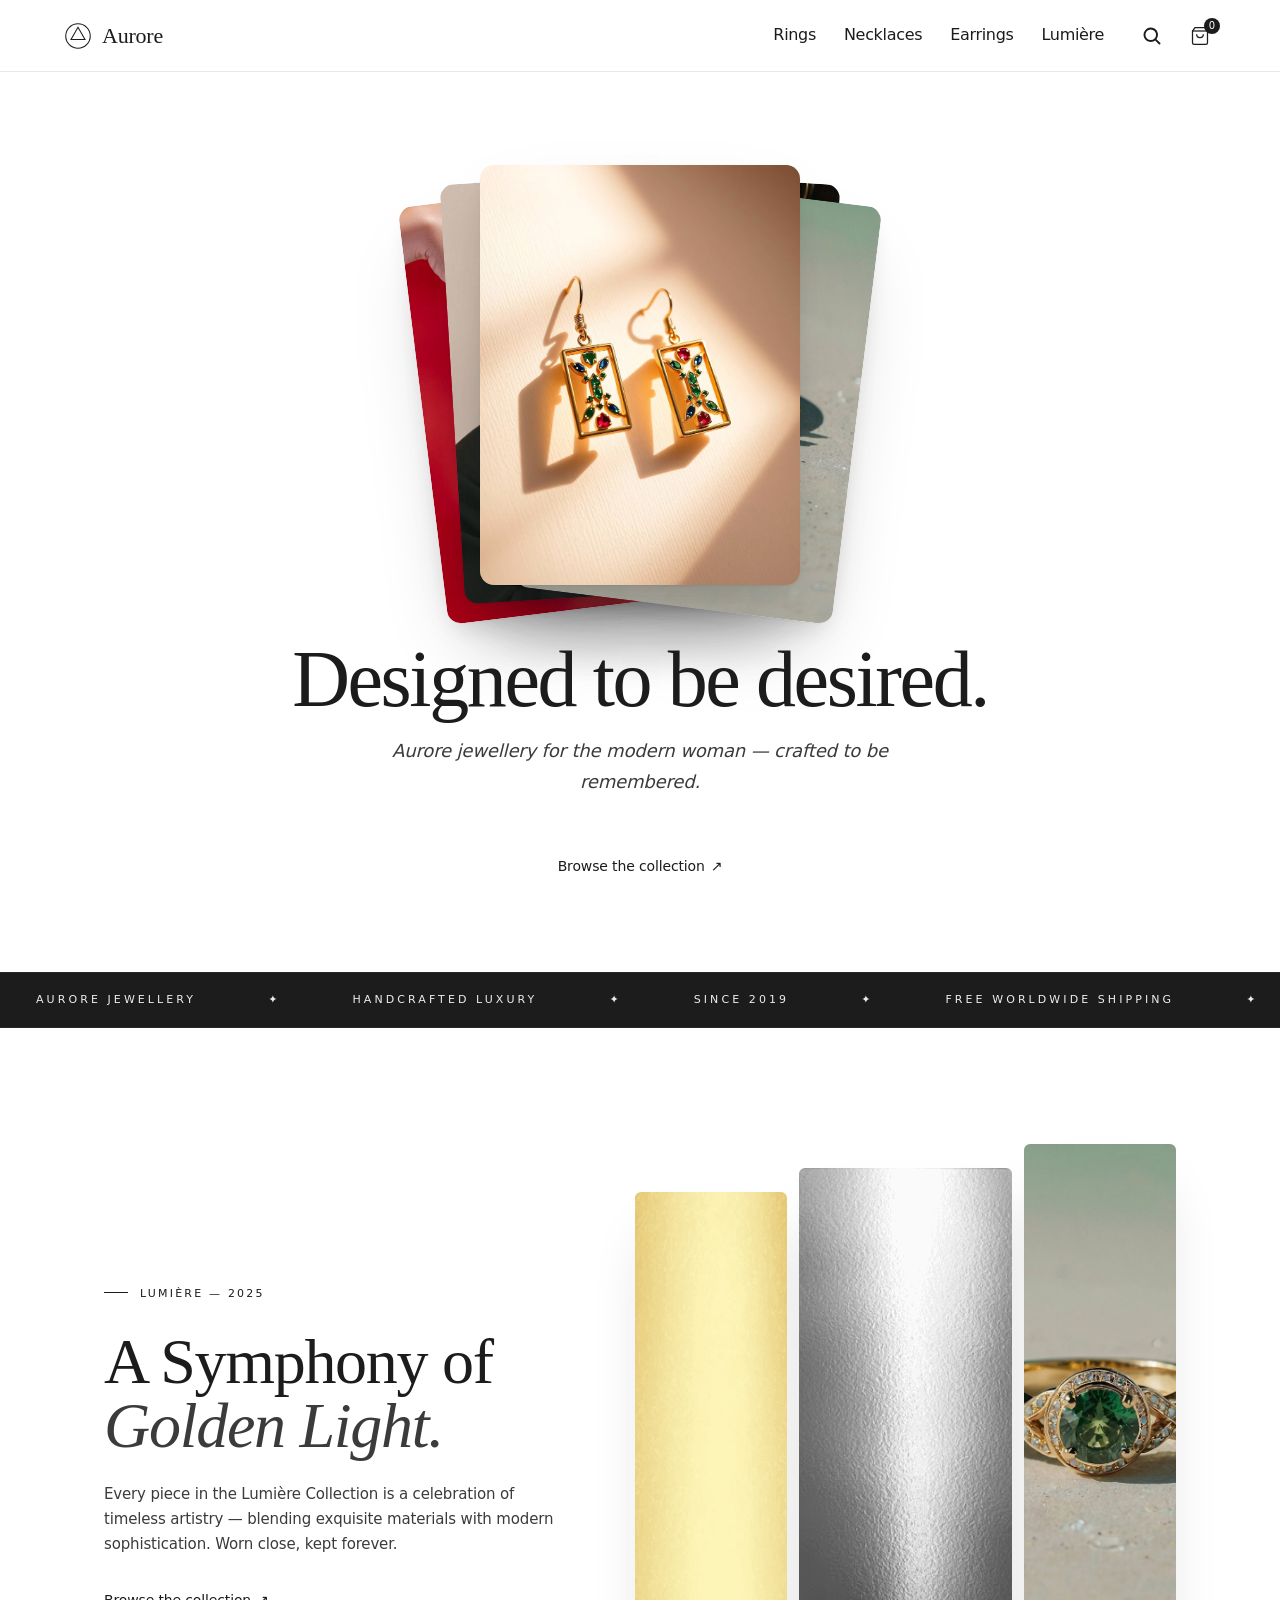
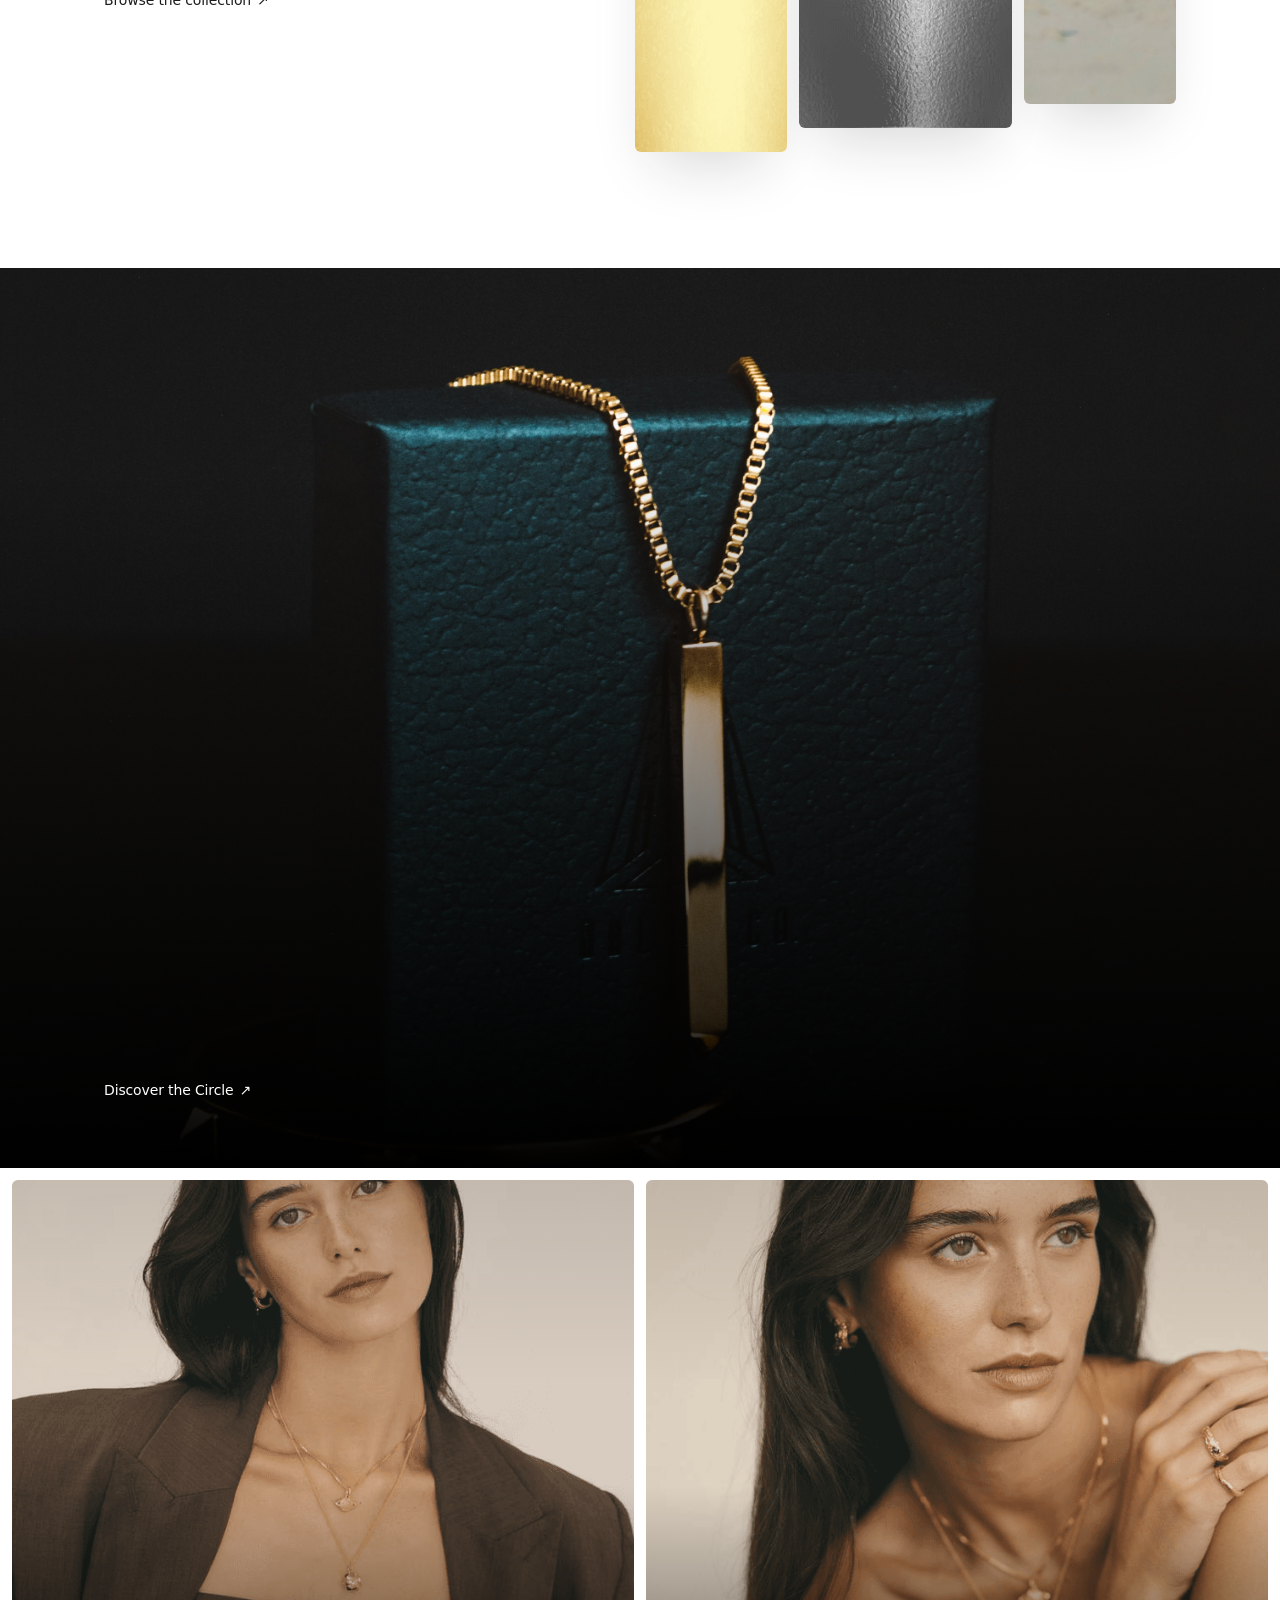
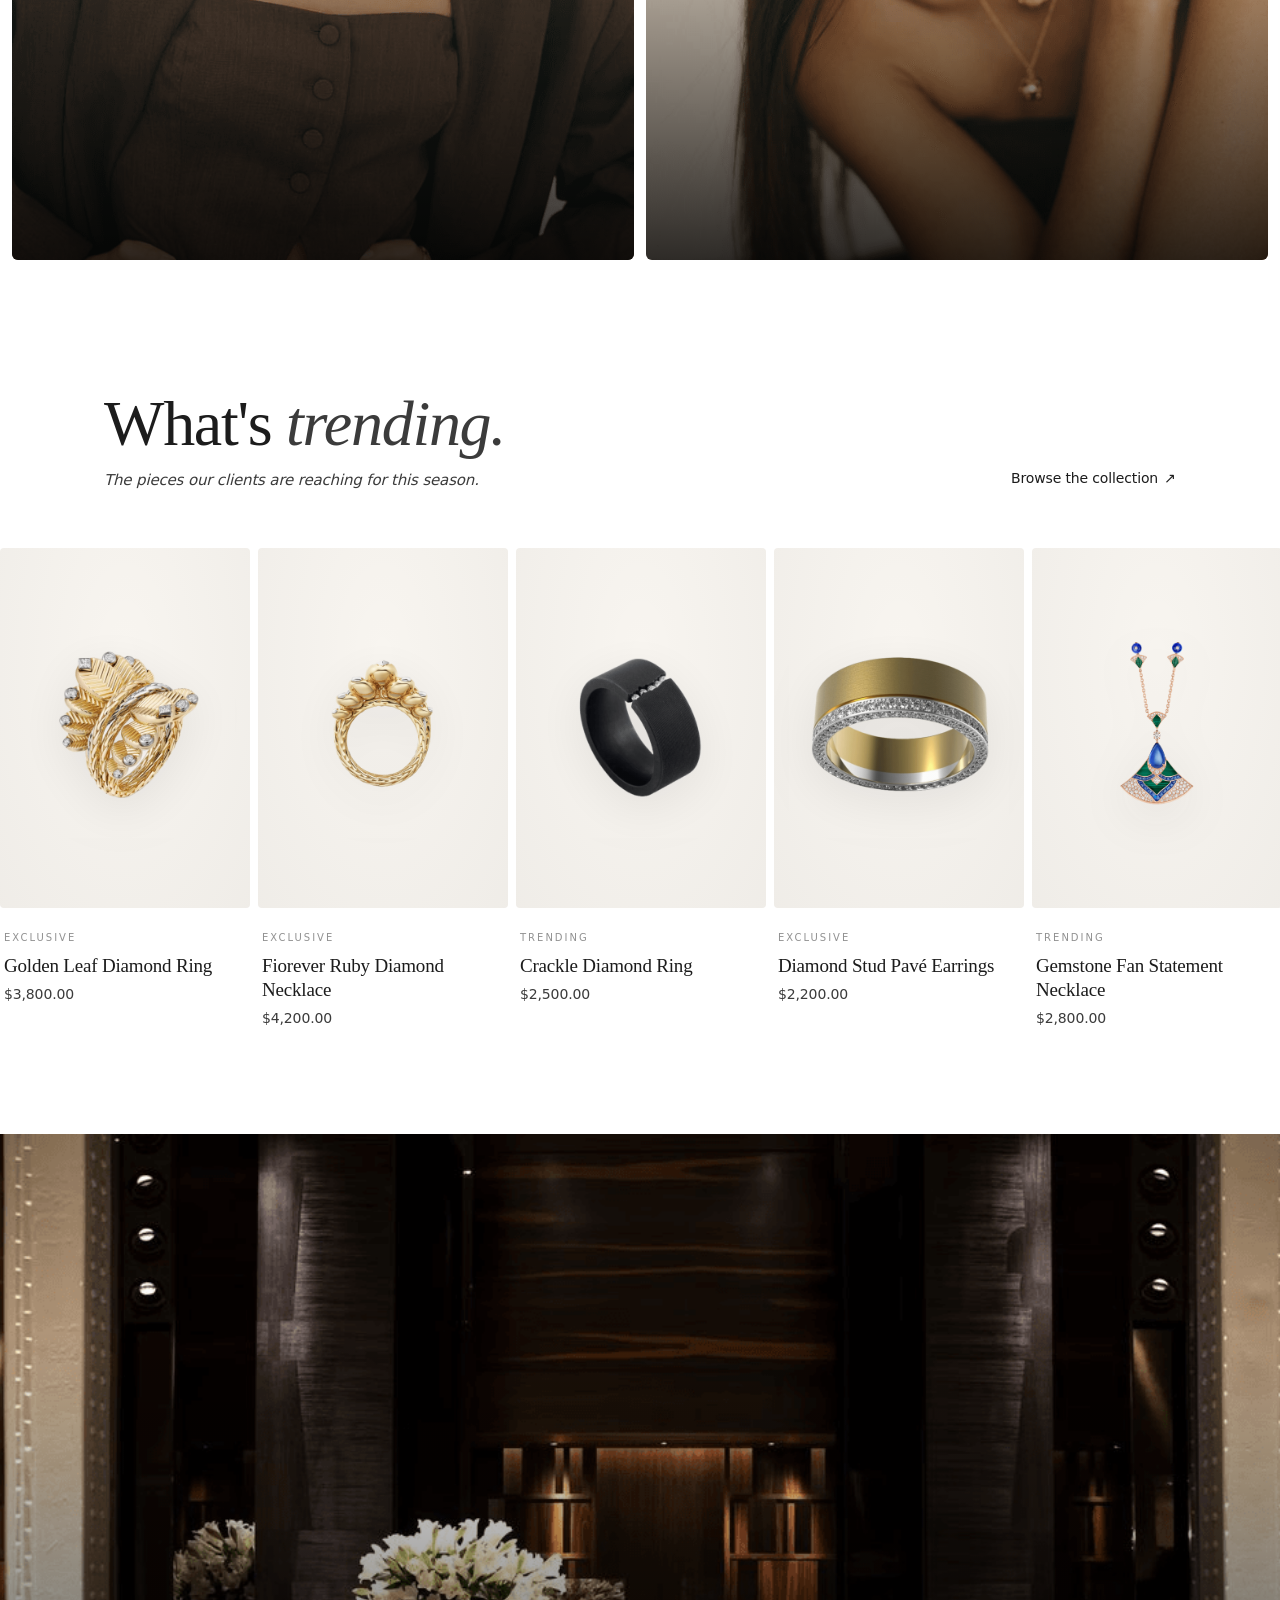
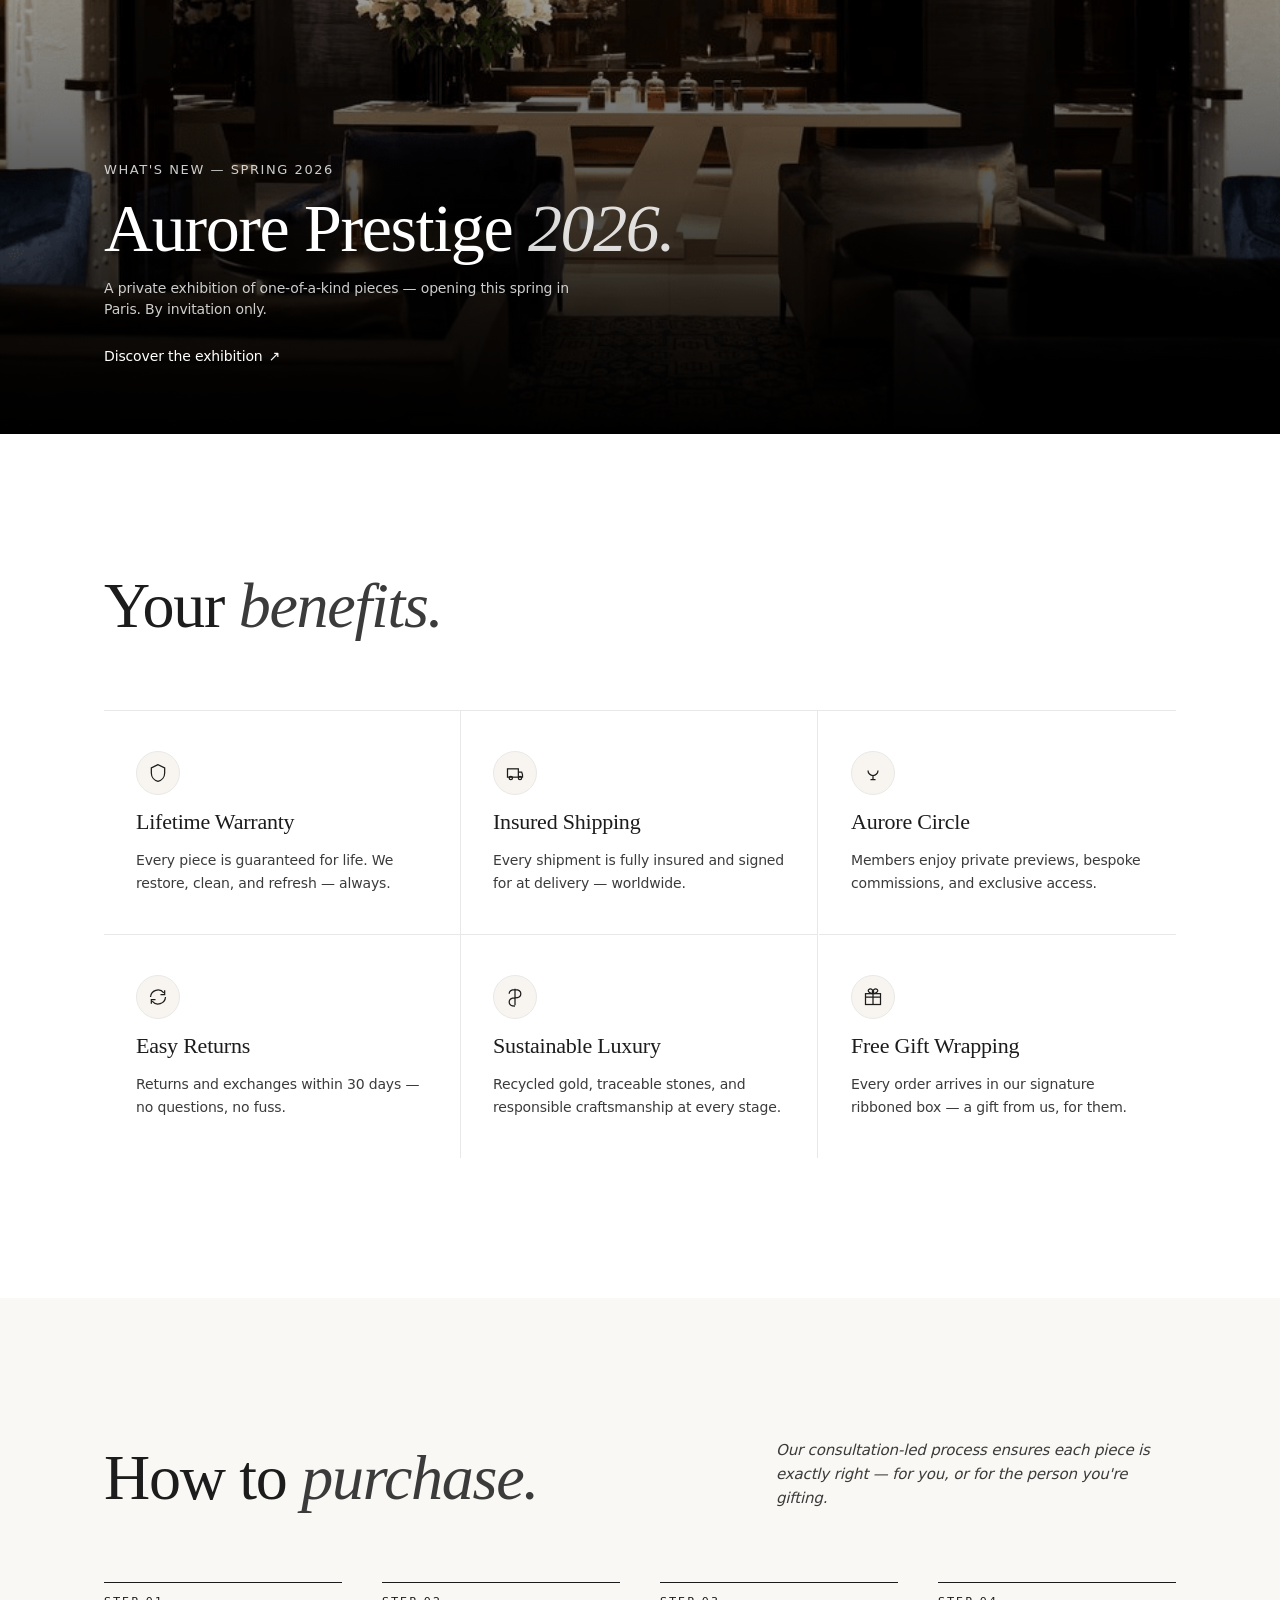
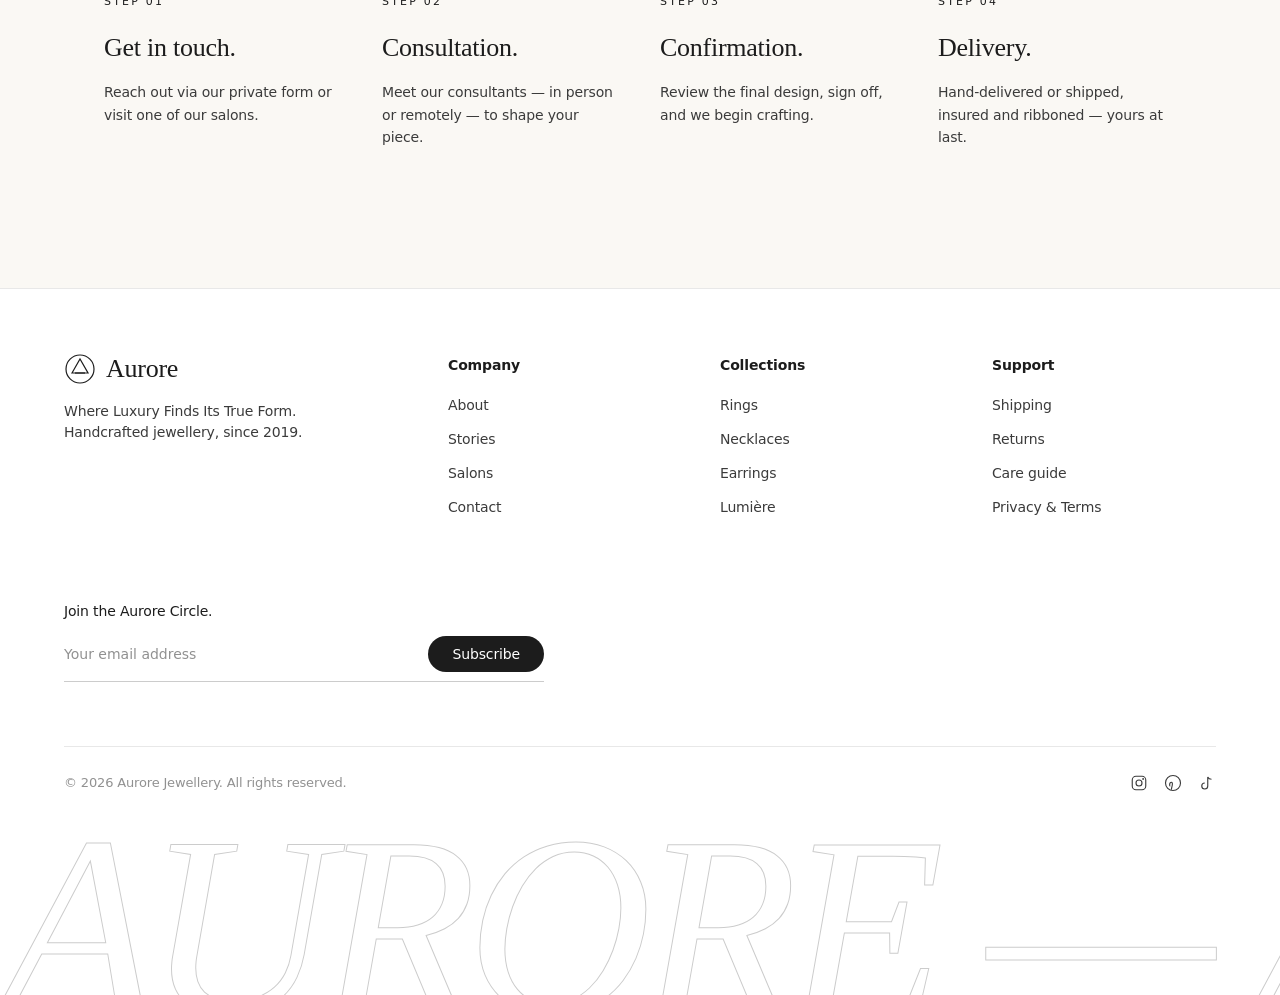
==== index.html @ 20ac1390 "Simplify hero section: shorten headline and improve spacing" ====
<!DOCTYPE html>
<html lang="en">
<head>
  <meta charset="UTF-8" />
  <meta name="viewport" content="width=device-width, initial-scale=1.0" />
  <title>Aurore — Where Dawn Meets Desire</title>
  <meta name="description" content="Aurore — Handcrafted luxury jewellery for the modern woman. Rings, necklaces, earrings and the Lumière Collection." />

  <link rel="preconnect" href="https://api.fontshare.com" crossorigin />
  <link rel="preconnect" href="https://cdn.fontshare.com" crossorigin />
  <link rel="preconnect" href="https://fonts.googleapis.com" />
  <link rel="preconnect" href="https://fonts.gstatic.com" crossorigin />

  <link rel="preload" as="image" href="assets/images/elara/4z5AootUChh2XDNZW0NMzXO2LI.png" />

  <link rel="stylesheet" href="assets/css/base.css" />
  <link rel="stylesheet" href="assets/css/animations.css" />
  <link rel="stylesheet" href="assets/css/navbar.css" />
  <link rel="stylesheet" href="assets/css/landing.css" />
  <link rel="stylesheet" href="assets/css/footer.css" />
</head>
<body>

  <!-- ─── NAVBAR ─── -->
  <nav class="navbar" id="navbar" aria-label="Primary">
    <div class="navbar__inner">
      <a href="index.html" class="navbar__logo" aria-label="Aurore home">
        <svg class="navbar__logo-mark" viewBox="0 0 32 32" fill="none" aria-hidden="true">
          <circle cx="16" cy="16" r="14" stroke="#1C1C1C" stroke-width="1.2"/>
          <path d="M8 20 L16 6 L24 20 Z" stroke="#1C1C1C" stroke-width="1.2" fill="none"/>
          <line x1="11" y1="20" x2="21" y2="20" stroke="#1C1C1C" stroke-width="1.2"/>
        </svg>
        <span class="navbar__logo-text">Aurore</span>
      </a>

      <div class="navbar__right">
        <div class="navbar__links">
          <a href="catalogue.html?filter=rings"     class="navbar__link">Rings</a>
          <a href="catalogue.html?filter=necklaces" class="navbar__link">Necklaces</a>
          <a href="catalogue.html?filter=earrings"  class="navbar__link">Earrings</a>
          <a href="catalogue.html?filter=lumiere"   class="navbar__link">Lumière</a>
        </div>
        <div class="navbar__icons">
          <button class="navbar__icon" aria-label="Search">
            <svg width="20" height="20" viewBox="0 0 256 256" aria-hidden="true">
              <path fill="currentColor" d="M232.49,215.51,185,168a92.12,92.12,0,1,0-17,17l47.53,47.54a12,12,0,0,0,17-17ZM44,112a68,68,0,1,1,68,68A68.07,68.07,0,0,1,44,112Z"/>
            </svg>
          </button>
          <button class="navbar__icon" aria-label="Bag">
            <svg width="20" height="20" viewBox="0 0 24 24" fill="none" stroke="currentColor" stroke-width="1.5" aria-hidden="true">
              <path d="M6 2 3 6v14a2 2 0 0 0 2 2h14a2 2 0 0 0 2-2V6l-3-4z"/>
              <line x1="3" y1="6" x2="21" y2="6"/>
              <path d="M16 10a4 4 0 0 1-8 0"/>
            </svg>
            <span class="navbar__count">0</span>
          </button>
          <button class="navbar__burger" id="navBurger" aria-label="Open menu">
            <svg width="24" height="24" viewBox="0 0 24 24" fill="none" stroke="currentColor" stroke-width="1.5" aria-hidden="true">
              <line x1="3" y1="7" x2="21" y2="7"/>
              <line x1="3" y1="12" x2="21" y2="12"/>
              <line x1="3" y1="17" x2="21" y2="17"/>
            </svg>
          </button>
        </div>
      </div>
    </div>
  </nav>

  <!-- ─── MOBILE MENU OVERLAY ─── -->
  <div class="mobile-menu" id="mobileMenu" role="dialog" aria-modal="true" aria-label="Mobile menu">
    <div class="mobile-menu__header">
      <span class="navbar__logo-text">Aurore</span>
      <button class="mobile-menu__close" id="menuClose" aria-label="Close menu">✕</button>
    </div>
    <div class="mobile-menu__links">
      <a href="catalogue.html?filter=rings">Rings</a>
      <a href="catalogue.html?filter=necklaces">Necklaces</a>
      <a href="catalogue.html?filter=earrings">Earrings</a>
      <a href="catalogue.html?filter=lumiere">Lumière</a>
      <a href="catalogue.html">All Collections</a>
    </div>
  </div>

  <!-- ─── HERO ─── -->
  <section class="hero">
    <div class="hero__sticky">

      <!-- Image stack -->
      <div class="hero__stack" id="heroStack">
        <div class="hero__stack-img"><img src="assets/images/elara/4z5AootUChh2XDNZW0NMzXO2LI.png" alt="Editorial jewellery shot" /></div>
        <div class="hero__stack-img"><img src="assets/images/elara/FpJkmcO1nccrgnuOzf2HY1gd9kc.png" alt="" /></div>
        <div class="hero__stack-img"><img src="assets/images/elara/lq4LO5vXWl0yPqiK2jG5EV5I7A.jpg" alt="" /></div>
        <div class="hero__stack-img"><img src="assets/images/elara/jUkDC1riEdQJvB8zxGpovFvA82s.jpg" alt="" /></div>
        <div class="hero__stack-img"><img src="assets/images/elara/DU9rtRev4xTnSDvCPbSSy0kfmtw.jpg" alt="" /></div>
      </div>

      <!-- Simple hero text under the stack -->
      <div class="hero__headline">
        <div class="hero__headline-inner">
          <h1>Designed to be desired.</h1>
          <p class="hero__sub-text">Aurore jewellery for the modern woman — crafted to be remembered.</p>
        </div>
      </div>

      <div class="hero__cta-wrap">
        <a href="catalogue.html" class="link-underline">Browse the collection <span class="arrow">↗</span></a>
      </div>
    </div>
  </section>

  <!-- ─── MARQUEE STRIP ─── -->
  <div class="strip-marquee" data-marquee aria-hidden="true">
    <div class="strip-marquee__track">
      <span>Aurore Jewellery</span><span>✦</span>
      <span>Handcrafted Luxury</span><span>✦</span>
      <span>Since 2019</span><span>✦</span>
      <span>Free Worldwide Shipping</span><span>✦</span>
      <span>Aurore Jewellery</span><span>✦</span>
      <span>Handcrafted Luxury</span><span>✦</span>
      <span>Since 2019</span><span>✦</span>
      <span>Free Worldwide Shipping</span><span>✦</span>
    </div>
  </div>

  <!-- ─── LUMIÈRE COLLECTION FEATURE ─── -->
  <section class="lumiere section">
    <div class="container">
      <div class="lumiere__inner">
        <div class="lumiere__text reveal from-left">
          <span class="lumiere__year">Lumière — 2025</span>
          <h2>A Symphony of <em>Golden Light.</em></h2>
          <p>Every piece in the Lumière Collection is a celebration of timeless artistry — blending exquisite materials with modern sophistication. Worn close, kept forever.</p>
          <a href="catalogue.html?filter=lumiere" class="link-underline" style="margin-top: 8px;">Browse the collection <span class="arrow">↗</span></a>
        </div>
        <div class="lumiere__images reveal from-right">
          <img src="assets/images/elara/WyABa6qFtIkI5y3U7ektzji9gI.png" alt="Lumière piece 1" loading="lazy" />
          <img src="assets/images/elara/H9LEytKC40e7x4Q7zv96uuUOUNg.png" alt="Lumière piece 2" loading="lazy" />
          <img src="assets/images/elara/DU9rtRev4xTnSDvCPbSSy0kfmtw.jpg" alt="Lumière piece 3" loading="lazy" />
        </div>
      </div>
    </div>
  </section>

  <!-- ─── AURORE CIRCLE (Membership) ─── -->
  <section class="circle">
    <img class="circle__bg" src="assets/images/elara/lcAX43n7xsowQvdFpnSiXrcwbjw.jpg" alt="" loading="lazy" />
    <div class="circle__overlay"></div>
    <div class="circle__content">
      <span class="circle__label reveal">Membership — By Invitation</span>
      <h3 class="reveal delay-1">Aurore Circle. <em>The Pinnacle of Luxury.</em></h3>
      <p class="reveal delay-2">An invitation-only membership for collectors of beauty. Private previews, bespoke commissions, and the first look at every new collection.</p>
      <div class="reveal delay-3">
        <a href="#" class="link-underline is-white">Discover the Circle <span class="arrow">↗</span></a>
      </div>
    </div>
  </section>

  <!-- ─── CATEGORY CARDS ─── -->
  <section class="categories">
    <a href="catalogue.html?filter=rings" class="category-card reveal">
      <img src="assets/images/elara/6PdnbGUQqxXcFnF40Aj3VSuHI.png" alt="Rings collection" loading="lazy" />
      <div class="category-card__overlay"></div>
      <div class="category-card__text">
        <h2>The <em>Rings.</em></h2>
        <p>Crafted to add quiet sophistication to any look — for every day, and every occasion.</p>
        <a href="catalogue.html?filter=rings" class="link-underline is-white">Browse the collection <span class="arrow">↗</span></a>
      </div>
    </a>
    <a href="catalogue.html?filter=necklaces" class="category-card reveal delay-1">
      <img src="assets/images/elara/K6I0MC7E40iP7AnSH8tTjigcsE.png" alt="Necklaces collection" loading="lazy" />
      <div class="category-card__overlay"></div>
      <div class="category-card__text">
        <h2>The <em>Necklaces.</em></h2>
        <p>Heirlooms designed to follow you through every chapter — and the next.</p>
        <a href="catalogue.html?filter=necklaces" class="link-underline is-white">Browse the collection <span class="arrow">↗</span></a>
      </div>
    </a>
  </section>

  <!-- ─── TRENDING — Auto-scroll product track ─── -->
  <section class="trending">
    <div class="trending__head">
      <div class="reveal">
        <h2>What's <em>trending.</em></h2>
        <p>The pieces our clients are reaching for this season.</p>
      </div>
      <a href="catalogue.html" class="link-underline reveal delay-1">Browse the collection <span class="arrow">↗</span></a>
    </div>
    <div class="trending-track" data-marquee>
      <div class="trending-track__inner">
        <!-- Set 1 -->
        <a href="catalogue.html" class="product-card">
          <div class="product-card__img-wrap">
            <img class="img-primary"   src="assets/images/elara/TS8Ehpq4e8pNLRTfmTMt4sLzPvg.png" alt="Golden Leaf Diamond Ring" />
            <img class="img-secondary" src="assets/images/elara/WyABa6qFtIkI5y3U7ektzji9gI.png" alt="" loading="lazy" />
            <button class="product-card__add">Add to Bag</button>
          </div>
          <div class="product-card__info">
            <span class="product-card__badge">Exclusive</span>
            <p class="product-card__name">Golden Leaf Diamond Ring</p>
            <p class="product-card__price">$3,800.00</p>
          </div>
        </a>
        <a href="catalogue.html" class="product-card">
          <div class="product-card__img-wrap">
            <img class="img-primary"   src="assets/images/elara/mZl0ylevZwm4NOnvYkjNI5RCP0.png" alt="Fiorever Ruby Diamond Necklace" />
            <img class="img-secondary" src="assets/images/elara/rsI1Q0OWMdIO8D2cMNKTAtb7Q.png" alt="" loading="lazy" />
            <button class="product-card__add">Add to Bag</button>
          </div>
          <div class="product-card__info">
            <span class="product-card__badge">Exclusive</span>
            <p class="product-card__name">Fiorever Ruby Diamond Necklace</p>
            <p class="product-card__price">$4,200.00</p>
          </div>
        </a>
        <a href="catalogue.html" class="product-card">
          <div class="product-card__img-wrap">
            <img class="img-primary"   src="assets/images/elara/fXi53IjuKlDSz5JuTpyWLgvCw.png" alt="Crackle Diamond Ring" />
            <img class="img-secondary" src="assets/images/elara/TS8Ehpq4e8pNLRTfmTMt4sLzPvg.png" alt="" loading="lazy" />
            <button class="product-card__add">Add to Bag</button>
          </div>
          <div class="product-card__info">
            <span class="product-card__badge">Trending</span>
            <p class="product-card__name">Crackle Diamond Ring</p>
            <p class="product-card__price">$2,500.00</p>
          </div>
        </a>
        <a href="catalogue.html" class="product-card">
          <div class="product-card__img-wrap">
            <img class="img-primary"   src="assets/images/elara/LPVNSPlYKk46vos9o2srjnpLtY.png" alt="Diamond Stud Pavé Earrings" />
            <img class="img-secondary" src="assets/images/elara/rsI1Q0OWMdIO8D2cMNKTAtb7Q.png" alt="" loading="lazy" />
            <button class="product-card__add">Add to Bag</button>
          </div>
          <div class="product-card__info">
            <span class="product-card__badge">Exclusive</span>
            <p class="product-card__name">Diamond Stud Pavé Earrings</p>
            <p class="product-card__price">$2,200.00</p>
          </div>
        </a>
        <a href="catalogue.html" class="product-card">
          <div class="product-card__img-wrap">
            <img class="img-primary"   src="assets/images/elara/BfRKgfX04LoXljntlZYbW41khW8.png" alt="Gemstone Fan Statement Necklace" />
            <img class="img-secondary" src="assets/images/elara/dcOH4hnmmZMcl3t7tQtbiwC6c.png" alt="" loading="lazy" />
            <button class="product-card__add">Add to Bag</button>
          </div>
          <div class="product-card__info">
            <span class="product-card__badge">Trending</span>
            <p class="product-card__name">Gemstone Fan Statement Necklace</p>
            <p class="product-card__price">$2,800.00</p>
          </div>
        </a>
        <a href="catalogue.html" class="product-card">
          <div class="product-card__img-wrap">
            <img class="img-primary"   src="assets/images/elara/0usdj3k3YH9KXwTWpE8ldzZKCI.png" alt="Modern Geometric Diamond Eternity Ring" />
            <img class="img-secondary" src="assets/images/elara/I7dU3UccVEa0K3V3h24nQ3Fd7Y.png" alt="" loading="lazy" />
            <button class="product-card__add">Add to Bag</button>
          </div>
          <div class="product-card__info">
            <span class="product-card__badge">New</span>
            <p class="product-card__name">Modern Geometric Diamond Eternity Ring</p>
            <p class="product-card__price">$3,900.00</p>
          </div>
        </a>
        <!-- Set 2 (duplicated for seamless loop) -->
        <a href="catalogue.html" class="product-card" aria-hidden="true">
          <div class="product-card__img-wrap">
            <img class="img-primary"   src="assets/images/elara/TS8Ehpq4e8pNLRTfmTMt4sLzPvg.png" alt="" />
            <img class="img-secondary" src="assets/images/elara/WyABa6qFtIkI5y3U7ektzji9gI.png" alt="" loading="lazy" />
            <button class="product-card__add">Add to Bag</button>
          </div>
          <div class="product-card__info">
            <span class="product-card__badge">Exclusive</span>
            <p class="product-card__name">Golden Leaf Diamond Ring</p>
            <p class="product-card__price">$3,800.00</p>
          </div>
        </a>
        <a href="catalogue.html" class="product-card" aria-hidden="true">
          <div class="product-card__img-wrap">
            <img class="img-primary"   src="assets/images/elara/mZl0ylevZwm4NOnvYkjNI5RCP0.png" alt="" />
            <img class="img-secondary" src="assets/images/elara/rsI1Q0OWMdIO8D2cMNKTAtb7Q.png" alt="" loading="lazy" />
            <button class="product-card__add">Add to Bag</button>
          </div>
          <div class="product-card__info">
            <span class="product-card__badge">Exclusive</span>
            <p class="product-card__name">Fiorever Ruby Diamond Necklace</p>
            <p class="product-card__price">$4,200.00</p>
          </div>
        </a>
        <a href="catalogue.html" class="product-card" aria-hidden="true">
          <div class="product-card__img-wrap">
            <img class="img-primary"   src="assets/images/elara/fXi53IjuKlDSz5JuTpyWLgvCw.png" alt="" />
            <img class="img-secondary" src="assets/images/elara/TS8Ehpq4e8pNLRTfmTMt4sLzPvg.png" alt="" loading="lazy" />
            <button class="product-card__add">Add to Bag</button>
          </div>
          <div class="product-card__info">
            <span class="product-card__badge">Trending</span>
            <p class="product-card__name">Crackle Diamond Ring</p>
            <p class="product-card__price">$2,500.00</p>
          </div>
        </a>
        <a href="catalogue.html" class="product-card" aria-hidden="true">
          <div class="product-card__img-wrap">
            <img class="img-primary"   src="assets/images/elara/LPVNSPlYKk46vos9o2srjnpLtY.png" alt="" />
            <img class="img-secondary" src="assets/images/elara/rsI1Q0OWMdIO8D2cMNKTAtb7Q.png" alt="" loading="lazy" />
            <button class="product-card__add">Add to Bag</button>
          </div>
          <div class="product-card__info">
            <span class="product-card__badge">Exclusive</span>
            <p class="product-card__name">Diamond Stud Pavé Earrings</p>
            <p class="product-card__price">$2,200.00</p>
          </div>
        </a>
        <a href="catalogue.html" class="product-card" aria-hidden="true">
          <div class="product-card__img-wrap">
            <img class="img-primary"   src="assets/images/elara/BfRKgfX04LoXljntlZYbW41khW8.png" alt="" />
            <img class="img-secondary" src="assets/images/elara/dcOH4hnmmZMcl3t7tQtbiwC6c.png" alt="" loading="lazy" />
            <button class="product-card__add">Add to Bag</button>
          </div>
          <div class="product-card__info">
            <span class="product-card__badge">Trending</span>
            <p class="product-card__name">Gemstone Fan Statement Necklace</p>
            <p class="product-card__price">$2,800.00</p>
          </div>
        </a>
        <a href="catalogue.html" class="product-card" aria-hidden="true">
          <div class="product-card__img-wrap">
            <img class="img-primary"   src="assets/images/elara/0usdj3k3YH9KXwTWpE8ldzZKCI.png" alt="" />
            <img class="img-secondary" src="assets/images/elara/I7dU3UccVEa0K3V3h24nQ3Fd7Y.png" alt="" loading="lazy" />
            <button class="product-card__add">Add to Bag</button>
          </div>
          <div class="product-card__info">
            <span class="product-card__badge">New</span>
            <p class="product-card__name">Modern Geometric Diamond Eternity Ring</p>
            <p class="product-card__price">$3,900.00</p>
          </div>
        </a>
      </div>
    </div>
  </section>

  <!-- ─── VIDEO FEATURE — Aurore Prestige ─── -->
  <section class="video-feature">
    <img class="video-feature__img" src="assets/images/elara/Ur04iUGJpp1xcibFCU62LwrE2lk.png" alt="" loading="lazy" />
    <div class="video-feature__overlay"></div>
    <div class="video-feature__content">
      <span class="video-feature__label">What's New — Spring 2026</span>
      <h2 class="reveal">Aurore Prestige <em>2026.</em></h2>
      <p class="reveal delay-1">A private exhibition of one-of-a-kind pieces — opening this spring in Paris. By invitation only.</p>
      <div class="reveal delay-2"><a href="#" class="link-underline is-white">Discover the exhibition <span class="arrow">↗</span></a></div>
    </div>
  </section>

  <!-- ─── BENEFITS ─── -->
  <section class="benefits section">
    <div class="container">
      <div class="benefits__head reveal">
        <h2>Your <em>benefits.</em></h2>
      </div>
      <div class="benefits__grid">
        <div class="benefit-item reveal">
          <span class="benefit-item__icon">
            <svg width="20" height="20" viewBox="0 0 24 24" fill="none" stroke="currentColor" stroke-width="1.5"><path d="M12 2 4 6v6c0 5 3.5 9 8 10 4.5-1 8-5 8-10V6l-8-4Z"/></svg>
          </span>
          <h4>Lifetime Warranty</h4>
          <p>Every piece is guaranteed for life. We restore, clean, and refresh — always.</p>
        </div>
        <div class="benefit-item reveal delay-1">
          <span class="benefit-item__icon">
            <svg width="20" height="20" viewBox="0 0 24 24" fill="none" stroke="currentColor" stroke-width="1.5"><rect x="3" y="7" width="13" height="10"/><path d="M16 11h4l1 3v3h-5"/><circle cx="7" cy="18" r="2"/><circle cx="18" cy="18" r="2"/></svg>
          </span>
          <h4>Insured Shipping</h4>
          <p>Every shipment is fully insured and signed for at delivery — worldwide.</p>
        </div>
        <div class="benefit-item reveal delay-2">
          <span class="benefit-item__icon">
            <svg width="20" height="20" viewBox="0 0 24 24" fill="none" stroke="currentColor" stroke-width="1.5"><path d="M6 9a6 6 0 1 0 12 0M12 15v5M9 20h6"/></svg>
          </span>
          <h4>Aurore Circle</h4>
          <p>Members enjoy private previews, bespoke commissions, and exclusive access.</p>
        </div>
        <div class="benefit-item reveal delay-3">
          <span class="benefit-item__icon">
            <svg width="20" height="20" viewBox="0 0 24 24" fill="none" stroke="currentColor" stroke-width="1.5"><path d="M3 12a9 9 0 0 1 16-5"/><path d="M20 4v5h-5"/><path d="M21 12a9 9 0 0 1-16 5"/><path d="M4 20v-5h5"/></svg>
          </span>
          <h4>Easy Returns</h4>
          <p>Returns and exchanges within 30 days — no questions, no fuss.</p>
        </div>
        <div class="benefit-item reveal delay-4">
          <span class="benefit-item__icon">
            <svg width="20" height="20" viewBox="0 0 24 24" fill="none" stroke="currentColor" stroke-width="1.5"><path d="M12 2v20M5 8c0-3 3-5 7-5s7 2 7 5-3 5-7 5-7 2-7 5 3 5 7 5"/></svg>
          </span>
          <h4>Sustainable Luxury</h4>
          <p>Recycled gold, traceable stones, and responsible craftsmanship at every stage.</p>
        </div>
        <div class="benefit-item reveal delay-5">
          <span class="benefit-item__icon">
            <svg width="20" height="20" viewBox="0 0 24 24" fill="none" stroke="currentColor" stroke-width="1.5"><rect x="3" y="8" width="18" height="13"/><path d="M3 12h18M12 8v13M12 8c-2.5-3 2.5-7 5-5s-2 5-5 5Zm0 0c2.5-3-2.5-7-5-5s2 5 5 5Z"/></svg>
          </span>
          <h4>Free Gift Wrapping</h4>
          <p>Every order arrives in our signature ribboned box — a gift from us, for them.</p>
        </div>
      </div>
    </div>
  </section>

  <!-- ─── HOW TO PURCHASE — 4 Steps ─── -->
  <section class="how-to">
    <div class="container">
      <div class="how-to__head">
        <h2 class="reveal">How to <em>purchase.</em></h2>
        <p class="reveal delay-1">Our consultation-led process ensures each piece is exactly right — for you, or for the person you're gifting.</p>
      </div>
      <div class="how-to__steps">
        <div class="step reveal"><span class="step__num">Step 01</span><h4>Get in touch.</h4><p>Reach out via our private form or visit one of our salons.</p></div>
        <div class="step reveal delay-1"><span class="step__num">Step 02</span><h4>Consultation.</h4><p>Meet our consultants — in person or remotely — to shape your piece.</p></div>
        <div class="step reveal delay-2"><span class="step__num">Step 03</span><h4>Confirmation.</h4><p>Review the final design, sign off, and we begin crafting.</p></div>
        <div class="step reveal delay-3"><span class="step__num">Step 04</span><h4>Delivery.</h4><p>Hand-delivered or shipped, insured and ribboned — yours at last.</p></div>
      </div>
    </div>
  </section>

  <!-- ─── FOOTER ─── -->
  <footer class="footer">
    <div class="footer__inner">
      <div class="footer__brand">
        <a href="index.html" class="footer__logo">
          <svg width="32" height="32" viewBox="0 0 32 32" fill="none" aria-hidden="true">
            <circle cx="16" cy="16" r="14" stroke="#1C1C1C" stroke-width="1.2"/>
            <path d="M8 20 L16 6 L24 20 Z" stroke="#1C1C1C" stroke-width="1.2" fill="none"/>
            <line x1="11" y1="20" x2="21" y2="20" stroke="#1C1C1C" stroke-width="1.2"/>
          </svg>
          <span class="footer__logo-text">Aurore</span>
        </a>
        <p class="footer__tagline">Where Luxury Finds Its True Form. Handcrafted jewellery, since 2019.</p>
      </div>

      <div class="footer__col">
        <h4>Company</h4>
        <ul>
          <li><a href="#">About</a></li>
          <li><a href="#">Stories</a></li>
          <li><a href="#">Salons</a></li>
          <li><a href="#">Contact</a></li>
        </ul>
      </div>

      <div class="footer__col">
        <h4>Collections</h4>
        <ul>
          <li><a href="catalogue.html?filter=rings">Rings</a></li>
          <li><a href="catalogue.html?filter=necklaces">Necklaces</a></li>
          <li><a href="catalogue.html?filter=earrings">Earrings</a></li>
          <li><a href="catalogue.html?filter=lumiere">Lumière</a></li>
        </ul>
      </div>

      <div class="footer__col">
        <h4>Support</h4>
        <ul>
          <li><a href="#">Shipping</a></li>
          <li><a href="#">Returns</a></li>
          <li><a href="#">Care guide</a></li>
          <li><a href="#">Privacy &amp; Terms</a></li>
        </ul>
      </div>

      <form class="footer__newsletter" onsubmit="event.preventDefault(); this.querySelector('input').value=''; this.querySelector('button').textContent='Subscribed ✓';">
        <span class="footer__newsletter-label">Join the Aurore Circle.</span>
        <div class="footer__newsletter-row">
          <input type="email" placeholder="Your email address" required aria-label="Email address" />
          <button type="submit">Subscribe</button>
        </div>
      </form>
    </div>

    <div class="footer__bottom">
      <span class="footer__copy">© 2026 Aurore Jewellery. All rights reserved.</span>
      <div class="footer__socials" aria-label="Social links">
        <a href="#" aria-label="Instagram"><svg width="18" height="18" viewBox="0 0 24 24" fill="none" stroke="currentColor" stroke-width="1.5"><rect x="3" y="3" width="18" height="18" rx="5"/><circle cx="12" cy="12" r="4"/><circle cx="17.5" cy="6.5" r="0.5" fill="currentColor"/></svg></a>
        <a href="#" aria-label="Pinterest"><svg width="18" height="18" viewBox="0 0 24 24" fill="none" stroke="currentColor" stroke-width="1.5"><circle cx="12" cy="12" r="10"/><path d="M10 21c-.5-1 .5-3 1-6 .5-2.5 0-4-1-4-1.5 0-2.5 1.5-2.5 3.5 0 1 .5 1.5 1 1.5"/></svg></a>
        <a href="#" aria-label="TikTok"><svg width="18" height="18" viewBox="0 0 24 24" fill="none" stroke="currentColor" stroke-width="1.5"><path d="M9 12a4 4 0 1 0 4 4V4c1 2 3 3 5 3"/></svg></a>
      </div>
    </div>

    <div class="footer__marquee" data-marquee aria-hidden="true">
      <div class="footer__marquee-track">
        <span>AURORE — AURORE — AURORE —</span>
        <span>AURORE — AURORE — AURORE —</span>
      </div>
    </div>
  </footer>

  <!-- ─── SCRIPTS ─── -->
  <script src="assets/js/navbar.js" defer></script>
  <script src="assets/js/scroll-reveal.js" defer></script>
  <script src="assets/js/hero.js" defer></script>
  <script src="assets/js/marquee.js" defer></script>
</body>
</html>
---- assets/css/base.css ----
/* ─── Design Tokens (PRD v2.0 — source-accurate) ─── */
:root {
  /* Colors */
  --color-white:          #FFFFFF;
  --color-off-white:      #F5F5F5;
  --color-text-primary:   #1C1C1C;
  --color-text-secondary: #3B3B3B;
  --color-text-muted:     #919191;
  --color-text-dark:      #262626;
  --color-border:         #CCCCCC;
  --color-border-light:   #E8E8E8;
  --color-border-faint:   rgba(232, 232, 232, 0.5);
  --color-black:          #000000;
  --color-black-overlay:  rgba(0, 0, 0, 0.85);

  /* Typography */
  --font-body:    'Switzer', system-ui, -apple-system, BlinkMacSystemFont, 'Segoe UI', sans-serif;
  --font-display: 'Instrument Serif', 'Cormorant Garamond', Georgia, 'Times New Roman', serif;

  /* Type Scale — desktop */
  --text-hero:   clamp(80px, 15vw, 200px);
  --text-h2:     clamp(32px, 5vw, 52px);
  --text-h3:     clamp(20px, 3.5vw, 42px);
  --text-h5:     24px;
  --text-body:   16px;
  --text-sm:     14px;
  --text-xs:     13px;
  --text-nav:    16px;

  /* Letter spacing */
  --ls-tight:    -0.04em;
  --ls-heading:  -0.02em;
  --ls-body:     -0.01em;

  /* Spacing */
  --space-xs:  8px;
  --space-sm:  16px;
  --space-md:  24px;
  --space-lg:  48px;
  --space-xl:  64px;
  --space-2xl: 100px;

  /* Layout */
  --max-width:    1200px;
  --page-padding: 64px;
  --nav-height:   72px;

  /* Transitions */
  --t-fast: 0.2s ease;
  --t-base: 0.3s ease;
  --t-slow: 0.5s ease;
}

@media (max-width: 1199px) {
  :root { --page-padding: 28px; }
}

/* ─── Switzer (Fontshare) + Instrument Serif (Google) ─── */
@import url('https://api.fontshare.com/v2/css?f[]=switzer@400,500,600,700,900&display=swap');
@import url('https://fonts.googleapis.com/css2?family=Instrument+Serif:ital@0;1&display=swap');

/* ─── Reset ─── */
*, *::before, *::after { box-sizing: border-box; margin: 0; padding: 0; }
html { scroll-behavior: smooth; -webkit-font-smoothing: antialiased; -moz-osx-font-smoothing: grayscale; }
body {
  background: var(--color-white);
  color: var(--color-text-primary);
  font-family: var(--font-body);
  font-size: var(--text-body);
  font-weight: 500;
  line-height: 1.5em;
  letter-spacing: var(--ls-body);
  overflow-x: hidden;
}
img, video, svg { display: block; max-width: 100%; height: auto; }
a { color: inherit; text-decoration: none; }
button { cursor: pointer; border: none; background: none; font-family: inherit; color: inherit; }
input, select, textarea { font-family: inherit; color: inherit; }
ul, ol { list-style: none; }

/* ─── Typography Utilities ─── */
.text-hero {
  font-family: var(--font-display);
  font-size: var(--text-hero);
  font-weight: 400;
  letter-spacing: -0.02em;
  line-height: 1em;
  color: var(--color-text-primary);
}
.text-h2 {
  font-family: var(--font-display);
  font-size: var(--text-h2);
  font-weight: 400;
  letter-spacing: -0.015em;
  line-height: 1em;
  color: var(--color-text-primary);
}
.text-h3 {
  font-family: var(--font-display);
  font-size: var(--text-h3);
  font-weight: 400;
  letter-spacing: -0.015em;
  line-height: 1.15em;
  color: var(--color-text-primary);
}
.text-h5 {
  font-family: var(--font-display);
  font-size: var(--text-h5);
  font-weight: 400;
  letter-spacing: -0.01em;
  line-height: 1.2em;
}
.text-body  { font-size: var(--text-body); font-weight: 500; line-height: 1.5em; letter-spacing: var(--ls-body); }
.text-sm    { font-size: var(--text-sm);   font-weight: 400; line-height: 1.5em; letter-spacing: var(--ls-body); }
.text-xs    { font-size: var(--text-xs);   font-weight: 400; line-height: 1.5em; letter-spacing: var(--ls-body); }

.text-primary   { color: var(--color-text-primary); }
.text-secondary { color: var(--color-text-secondary); }
.text-muted     { color: var(--color-text-muted); }
.text-white     { color: var(--color-white); }

/* ─── Layout ─── */
.container {
  max-width: var(--max-width);
  margin-inline: auto;
  padding-inline: var(--page-padding);
  width: 100%;
}
.section { padding-block: var(--space-2xl); }

/* ─── Animated link (underline grow on hover) ─── */
.link-underline {
  position: relative;
  display: inline-flex;
  align-items: center;
  gap: 6px;
  font-size: var(--text-sm);
  font-weight: 500;
  letter-spacing: var(--ls-body);
  color: var(--color-text-primary);
  padding-bottom: 2px;
}
.link-underline::after {
  content: '';
  position: absolute;
  left: 0; bottom: 0;
  width: 0; height: 1px;
  background: currentColor;
  transition: width var(--t-base);
}
.link-underline:hover::after { width: 100%; }
.link-underline.is-white { color: var(--color-white); }
.link-underline .arrow { display: inline-block; transition: transform var(--t-base); }
.link-underline:hover .arrow { transform: translate(3px, -3px); }

/* ─── Buttons ─── */
.btn-outline {
  display: inline-flex;
  align-items: center;
  justify-content: center;
  padding: 14px 48px;
  border: 1px solid var(--color-text-primary);
  background: transparent;
  color: var(--color-text-primary);
  font-family: var(--font-body);
  font-size: var(--text-nav);
  font-weight: 500;
  letter-spacing: var(--ls-body);
  border-radius: 0;
  transition: background var(--t-fast), color var(--t-fast);
}
.btn-outline:hover {
  background: var(--color-text-primary);
  color: var(--color-white);
}
.btn-fill {
  display: inline-flex;
  align-items: center;
  justify-content: center;
  padding: 12px 28px;
  background: var(--color-text-primary);
  color: var(--color-white);
  border: 1px solid var(--color-text-primary);
  font-family: var(--font-body);
  font-size: var(--text-sm);
  font-weight: 500;
  letter-spacing: var(--ls-body);
  border-radius: 999px;
  transition: opacity var(--t-fast);
}
.btn-fill:hover { opacity: 0.85; }

/* ─── Focus state for keyboard users ─── */
:focus-visible {
  outline: 1.5px solid var(--color-text-primary);
  outline-offset: 3px;
}

/* ─── Helpers ─── */
.sr-only {
  position: absolute;
  width: 1px; height: 1px;
  padding: 0; margin: -1px;
  overflow: hidden; clip: rect(0, 0, 0, 0);
  white-space: nowrap; border: 0;
}
.no-scroll { overflow: hidden; }
---- assets/css/animations.css ----
/* ─── Reveal-on-scroll classes ─── */
.reveal {
  opacity: 0;
  transform: translateY(28px);
  transition: opacity 0.7s ease, transform 0.7s ease;
  will-change: transform, opacity;
}
.reveal.from-left  { transform: translateX(-40px); }
.reveal.from-right { transform: translateX(40px); }
.reveal.from-scale { transform: scale(0.96); }

.reveal.delay-1 { transition-delay: 0.08s; }
.reveal.delay-2 { transition-delay: 0.16s; }
.reveal.delay-3 { transition-delay: 0.24s; }
.reveal.delay-4 { transition-delay: 0.32s; }
.reveal.delay-5 { transition-delay: 0.4s; }
.reveal.delay-6 { transition-delay: 0.48s; }

.reveal.is-visible {
  opacity: 1;
  transform: none;
}

/* ─── Letter-by-letter headline animation ─── */
.split-text { display: inline; }
.split-text .char {
  display: inline-block;
  opacity: 0;
  filter: blur(10px);
  transform: translateY(20px);
  transition: opacity 0.6s ease, filter 0.6s ease, transform 0.6s ease;
  white-space: pre;
}
.split-text.is-visible .char {
  opacity: 1;
  filter: blur(0);
  transform: translateY(0);
}

/* ─── Marquee keyframes ─── */
@keyframes scroll-x {
  from { transform: translateX(0); }
  to   { transform: translateX(-50%); }
}

@keyframes fadeIn {
  from { opacity: 0; }
  to   { opacity: 1; }
}

/* Disable animations for reduced motion */
@media (prefers-reduced-motion: reduce) {
  .reveal, .split-text .char,
  .footer__marquee-track,
  .trending-track__inner {
    transition: none !important;
    animation: none !important;
    opacity: 1 !important;
    transform: none !important;
    filter: none !important;
  }
}
---- assets/css/navbar.css ----
/* ─── Navbar (white, fixed, underline-hover links) ─── */
.navbar {
  position: fixed;
  top: 0; left: 0;
  width: 100%;
  height: 72px;
  z-index: 100;
  background: rgba(255, 255, 255, 0.92);
  backdrop-filter: blur(20px) saturate(180%);
  -webkit-backdrop-filter: blur(20px) saturate(180%);
  border-bottom: 1px solid var(--color-border-light);
  display: flex;
  align-items: center;
  padding: 16px var(--page-padding);
}
.navbar__inner {
  display: flex;
  align-items: center;
  justify-content: space-between;
  width: 100%;
  max-width: var(--max-width);
  margin-inline: auto;
}

/* Left — logo */
.navbar__logo {
  display: inline-flex;
  align-items: center;
  gap: 10px;
  color: var(--color-text-primary);
}
.navbar__logo-mark {
  width: 28px; height: 28px;
  display: block;
}
.navbar__logo-text {
  font-family: var(--font-display);
  font-size: 22px;
  font-weight: 400;
  letter-spacing: -0.01em;
  color: var(--color-text-primary);
  line-height: 1em;
}

/* Right — links + icons */
.navbar__right {
  display: flex;
  align-items: center;
  gap: 32px;
}
.navbar__links {
  display: flex;
  align-items: center;
  gap: 28px;
}
.navbar__link {
  position: relative;
  font-family: var(--font-body);
  font-size: var(--text-nav);
  font-weight: 500;
  letter-spacing: var(--ls-heading);
  color: var(--color-text-primary);
  padding-bottom: 2px;
}
.navbar__link::after {
  content: '';
  position: absolute;
  left: 0; bottom: 0;
  width: 0; height: 1px;
  background: var(--color-text-primary);
  transition: width var(--t-base);
}
.navbar__link:hover::after,
.navbar__link.is-active::after { width: 100%; }

.navbar__icons {
  display: flex;
  align-items: center;
  gap: 16px;
}
.navbar__icon {
  width: 32px; height: 32px;
  display: inline-flex;
  align-items: center;
  justify-content: center;
  color: var(--color-text-primary);
  position: relative;
  transition: opacity var(--t-fast);
}
.navbar__icon:hover { opacity: 0.6; }
.navbar__count {
  position: absolute;
  top: -2px; right: -4px;
  min-width: 16px; height: 16px;
  background: var(--color-text-primary);
  color: var(--color-white);
  font-size: 10px;
  font-weight: 500;
  display: inline-flex;
  align-items: center;
  justify-content: center;
  border-radius: 999px;
  padding: 0 4px;
}

/* Hamburger */
.navbar__burger {
  display: none;
  width: 32px; height: 32px;
  align-items: center;
  justify-content: center;
  color: var(--color-text-primary);
}

/* ─── Mobile menu overlay ─── */
.mobile-menu {
  position: fixed;
  inset: 0;
  background: var(--color-white);
  z-index: 200;
  display: flex;
  flex-direction: column;
  padding: 28px;
  opacity: 0;
  pointer-events: none;
  transition: opacity var(--t-base);
}
.mobile-menu.is-open {
  opacity: 1;
  pointer-events: auto;
}
.mobile-menu__header {
  display: flex;
  justify-content: space-between;
  align-items: center;
  margin-bottom: 48px;
}
.mobile-menu__close {
  width: 32px; height: 32px;
  display: inline-flex;
  align-items: center;
  justify-content: center;
  color: var(--color-text-primary);
  font-size: 24px;
}
.mobile-menu__links {
  display: flex;
  flex-direction: column;
  gap: 0;
}
.mobile-menu__links a {
  font-family: var(--font-display);
  font-size: 32px;
  font-weight: 400;
  letter-spacing: -0.015em;
  color: var(--color-text-primary);
  padding: 22px 0;
  border-bottom: 1px solid var(--color-border-light);
}

/* ─── Breakpoints ─── */
@media (max-width: 1024px) {
  .navbar__links { display: none; }
  .navbar__burger { display: inline-flex; }
}
---- assets/css/landing.css ----
/* ─── HERO — sticky-pinned layering system ─── */
.hero {
  position: relative;
  background: var(--color-white);
  padding-top: var(--nav-height);
}

/* The sticky pinned layer — image stack + headline live in here */
.hero__sticky {
  position: sticky;
  top: 0;
  height: 100vh;
  z-index: 1;
  display: flex;
  flex-direction: column;
  align-items: center;
  justify-content: center;
  gap: 56px;
  overflow: hidden;
}

/* Image stack — 5 layers, centred */
.hero__stack {
  position: relative;
  width: 320px;
  height: 420px;
  perspective: 1400px;
  transform: scale(0.72);
  opacity: 0;
  transition: transform 1.4s cubic-bezier(0.16, 1, 0.3, 1), opacity 1.4s ease;
  z-index: 2;
}
.hero__stack.is-in {
  transform: scale(1);
  opacity: 1;
}
.hero__stack-img {
  position: absolute;
  inset: 0;
  width: 100%; height: 100%;
  border-radius: 14px;
  overflow: hidden;
  opacity: 0;
  transition: opacity 0.9s ease, transform 1.2s cubic-bezier(0.16, 1, 0.3, 1);
  box-shadow:
    0 1px 2px rgba(0, 0, 0, 0.04),
    0 12px 28px -8px rgba(28, 28, 28, 0.12),
    0 40px 80px -20px rgba(28, 28, 28, 0.18);
}
.hero__stack-img img {
  width: 100%; height: 100%;
  object-fit: cover;
}
.hero__stack-img:nth-child(1) { z-index: 1; transform: translate(-58px,  22px) rotate(-7deg); }
.hero__stack-img:nth-child(2) { z-index: 2; transform: translate(-28px,  10px) rotate(-3.5deg); }
.hero__stack-img:nth-child(3) { z-index: 5; transform: translate(0,      0)    rotate(0deg); }
.hero__stack-img:nth-child(4) { z-index: 3; transform: translate( 28px,  10px) rotate(3.5deg); }
.hero__stack-img:nth-child(5) { z-index: 4; transform: translate( 58px,  22px) rotate(7deg); }
.hero__stack.is-in .hero__stack-img { opacity: 1; }
.hero__stack.is-in .hero__stack-img:nth-child(1) { transition-delay: 0.1s; }
.hero__stack.is-in .hero__stack-img:nth-child(2) { transition-delay: 0.2s; }
.hero__stack.is-in .hero__stack-img:nth-child(3) { transition-delay: 0.3s; }
.hero__stack.is-in .hero__stack-img:nth-child(4) { transition-delay: 0.4s; }
.hero__stack.is-in .hero__stack-img:nth-child(5) { transition-delay: 0.5s; }

/* Hero headline — centred, simpler layout under the image stack */
.hero__headline {
  display: flex;
  flex-direction: column;
  align-items: center;
  text-align: center;
  padding: 0 var(--page-padding);
  z-index: 3;
}
.hero__headline-inner {
  max-width: 760px;
}
.hero__headline h1 {
  font-family: var(--font-display);
  font-size: clamp(42px, 8vw, 80px);
  font-weight: 400;
  letter-spacing: -0.03em;
  line-height: 0.95em;
  color: var(--color-text-primary);
  margin-bottom: 18px;
}
.hero__headline .hero__sub-text {
  font-size: 18px;
  font-weight: 400;
  color: var(--color-text-secondary);
  line-height: 1.75em;
  font-style: italic;
  max-width: 540px;
  margin: 0 auto;
}
.hero__sub {
  display: none;
}
.hero__cta-wrap {
  pointer-events: auto;
}

/* Scroll-over sections inside the hero (passes over the sticky pin) */
.hero__scroll-section {
  position: relative;
  height: 100vh;
  z-index: 2;
  background: var(--color-white);
}
.hero__scroll-section--dark {
  background: var(--color-text-primary);
  color: var(--color-white);
}
.hero__scroll-section--dark .text-h2,
.hero__scroll-section--dark .text-h3,
.hero__scroll-section--dark p { color: var(--color-white); }

@media (max-width: 1024px) {
  .hero__headline h1 { white-space: normal; font-size: clamp(60px, 12vw, 120px); }
  .hero__stack { width: 250px; height: 350px; }
  .hero__floating .float-a, .hero__floating .float-d { display: none; }
}
@media (max-width: 640px) {
  .hero__sub, .hero__cta-wrap { position: static; padding-inline: var(--page-padding); margin-top: 24px; }
  .hero__cta-wrap { display: flex; justify-content: flex-start; padding-bottom: 24px; }
}

/* ─── Marquee strip (page divider with running text) ─── */
.strip-marquee {
  background: var(--color-text-primary);
  color: var(--color-white);
  height: 56px;
  display: flex;
  align-items: center;
  overflow: hidden;
  position: relative;
  z-index: 3;
  border-top: 1px solid rgba(255,255,255,0.05);
  border-bottom: 1px solid rgba(255,255,255,0.05);
}
.strip-marquee__track {
  display: flex;
  white-space: nowrap;
  animation: scroll-x 45s linear infinite;
  gap: 0;
}
.strip-marquee__track span {
  display: inline-flex;
  align-items: center;
  font-size: 11px;
  font-weight: 500;
  letter-spacing: 0.28em;
  text-transform: uppercase;
  padding: 0 36px;
  color: rgba(255,255,255,0.92);
}
.strip-marquee[data-marquee]:hover .strip-marquee__track { animation-play-state: paused; }

/* ─── Lumière Collection Feature ─── */
.lumiere {
  padding: 140px 0;
}
.lumiere__inner {
  display: grid;
  grid-template-columns: 1fr 1.2fr;
  gap: 80px;
  align-items: center;
  min-height: 560px;
}
.lumiere__text {
  display: flex;
  flex-direction: column;
  gap: 24px;
}
.lumiere__year {
  font-size: 11px;
  font-weight: 500;
  color: var(--color-text-primary);
  letter-spacing: 0.2em;
  text-transform: uppercase;
}
.lumiere__year::before {
  content: '';
  display: inline-block;
  width: 24px;
  height: 1px;
  background: var(--color-text-primary);
  vertical-align: middle;
  margin-right: 12px;
  transform: translateY(-2px);
}
.lumiere__text h2 {
  font-family: var(--font-display);
  font-size: clamp(40px, 5.4vw, 64px);
  font-weight: 400;
  letter-spacing: -0.02em;
  line-height: 1em;
}
.lumiere__text h2 em {
  font-style: italic;
  font-weight: 400;
  color: var(--color-text-secondary);
}
.lumiere__text p {
  font-size: 15px;
  font-weight: 400;
  color: var(--color-text-secondary);
  line-height: 1.65em;
  max-width: 460px;
}
.lumiere__images {
  display: grid;
  grid-template-columns: 1fr 1.4fr 1fr;
  gap: 12px;
  height: 560px;
}
.lumiere__images img {
  width: 100%;
  height: 100%;
  object-fit: cover;
  border-radius: 6px;
  box-shadow: 0 30px 60px -20px rgba(28, 28, 28, 0.18);
}
.lumiere__images img:nth-child(1) { transform: translateY(24px); }
.lumiere__images img:nth-child(3) { transform: translateY(-24px); }

@media (max-width: 1024px) {
  .lumiere__inner { grid-template-columns: 1fr; gap: 32px; }
  .lumiere__images { height: 400px; }
}
@media (max-width: 640px) {
  .lumiere__images { grid-template-columns: 1fr; height: auto; }
  .lumiere__images img { height: 280px; }
}

/* ─── Aurore Circle (Membership) ─── */
.circle {
  position: relative;
  height: 100vh;
  min-height: 600px;
  overflow: hidden;
}
.circle__bg {
  position: absolute;
  inset: 0;
  width: 100%; height: 100%;
  object-fit: cover;
  z-index: 1;
}
.circle__overlay {
  position: absolute;
  inset: 0;
  background: linear-gradient(180deg, transparent 22%, #000000);
  z-index: 2;
}
.circle__content {
  position: relative;
  z-index: 3;
  height: 100%;
  display: flex;
  flex-direction: column;
  justify-content: flex-end;
  padding: 64px var(--page-padding);
  color: var(--color-white);
  max-width: var(--max-width);
  margin-inline: auto;
  width: 100%;
}
.circle__label {
  display: inline-block;
  font-size: 11px;
  font-weight: 500;
  color: rgba(255, 255, 255, 0.7);
  letter-spacing: 0.2em;
  text-transform: uppercase;
  margin-bottom: 18px;
}
.circle__label::before {
  content: '';
  display: inline-block;
  width: 24px;
  height: 1px;
  background: rgba(255, 255, 255, 0.7);
  vertical-align: middle;
  margin-right: 12px;
  transform: translateY(-2px);
}
.circle__content h3 {
  font-family: var(--font-display);
  font-size: clamp(36px, 4.8vw, 56px);
  font-weight: 400;
  letter-spacing: -0.02em;
  line-height: 1.05em;
  color: var(--color-white);
  margin-bottom: 18px;
  max-width: 680px;
}
.circle__content h3 em {
  font-style: italic;
  font-weight: 400;
  color: rgba(255, 255, 255, 0.85);
}
.circle__content p {
  font-size: 15px;
  font-weight: 400;
  color: rgba(255, 255, 255, 0.82);
  max-width: 480px;
  line-height: 1.65em;
  margin-bottom: 28px;
}

/* ─── Category Cards (Rings + Necklaces) ─── */
.categories {
  display: grid;
  grid-template-columns: 1fr 1fr;
  gap: 12px;
  padding: 12px;
}
.category-card {
  position: relative;
  height: 680px;
  overflow: hidden;
  border-radius: 6px;
  display: block;
}
.category-card img {
  width: 100%; height: 100%;
  object-fit: cover;
  transition: transform 1.2s cubic-bezier(0.16, 1, 0.3, 1);
}
.category-card:hover img { transform: scale(1.05); }
.category-card__overlay {
  position: absolute;
  inset: 0;
  background:
    linear-gradient(180deg, rgba(0,0,0,0.1) 0%, transparent 30%),
    linear-gradient(180deg, transparent 45%, rgba(0, 0, 0, 0.78) 100%);
}
.category-card__text {
  position: absolute;
  bottom: 0; left: 0;
  padding: 56px 56px 56px;
  color: var(--color-white);
  max-width: 480px;
}
.category-card__text h2 {
  font-family: var(--font-display);
  font-size: clamp(40px, 5.6vw, 68px);
  font-weight: 400;
  letter-spacing: -0.02em;
  line-height: 1em;
  color: var(--color-white);
  margin-bottom: 14px;
}
.category-card__text h2 em {
  font-style: italic;
  font-weight: 400;
  color: rgba(255, 255, 255, 0.88);
}
.category-card__text p {
  font-size: 14px;
  font-weight: 400;
  color: rgba(255, 255, 255, 0.85);
  max-width: 280px;
  line-height: 1.6em;
  margin-bottom: 18px;
}

@media (max-width: 1024px) {
  .categories { grid-template-columns: 1fr; }
  .category-card { height: 520px; }
  .category-card__text { padding: 32px; }
}

/* ─── Trending Section ─── */
.trending {
  padding: 120px 0 100px;
  overflow: hidden;
}
.trending__head {
  max-width: var(--max-width);
  margin-inline: auto;
  padding: 0 var(--page-padding) 56px;
  display: flex;
  justify-content: space-between;
  align-items: flex-end;
  gap: 32px;
  flex-wrap: wrap;
}
.trending__head h2 {
  font-family: var(--font-display);
  font-size: clamp(40px, 5.4vw, 64px);
  font-weight: 400;
  letter-spacing: -0.02em;
  line-height: 1em;
}
.trending__head h2 em {
  font-style: italic;
  font-weight: 400;
  color: var(--color-text-secondary);
}
.trending__head p {
  font-size: 15px;
  color: var(--color-text-secondary);
  margin-top: 12px;
  max-width: 400px;
  font-style: italic;
}
.trending-track {
  position: relative;
  overflow: hidden;
}
.trending-track__inner {
  display: flex;
  gap: 8px;
  animation: scroll-x 50s linear infinite;
  width: max-content;
  will-change: transform;
}
.trending-track[data-marquee]:hover .trending-track__inner {
  animation-play-state: paused;
}
.trending-track .product-card { width: 250px; flex-shrink: 0; }

/* ─── Product Card (shared between landing + catalogue) ─── */
.product-card {
  display: block;
  background: var(--color-white);
  overflow: hidden;
  cursor: pointer;
  text-decoration: none;
  color: inherit;
  transition: transform 0.5s cubic-bezier(0.16, 1, 0.3, 1);
}
.product-card__img-wrap {
  position: relative;
  width: 100%;
  height: 360px;
  background: #F8F5F0;
  display: flex;
  align-items: center;
  justify-content: center;
  overflow: hidden;
  border-radius: 4px;
  isolation: isolate;
}
.product-card__img-wrap::after {
  content: '';
  position: absolute; inset: 0;
  background: radial-gradient(ellipse at 50% 30%, transparent 0%, rgba(28, 28, 28, 0.04) 100%);
  pointer-events: none;
}
.product-card__img-wrap .img-primary,
.product-card__img-wrap .img-secondary {
  width: 220px;
  height: 220px;
  object-fit: contain;
  transition: opacity 0.5s ease, transform 0.7s cubic-bezier(0.16, 1, 0.3, 1);
  filter: drop-shadow(0 12px 24px rgba(28, 28, 28, 0.08));
}
.product-card__img-wrap .img-secondary {
  position: absolute;
  top: 50%; left: 50%;
  transform: translate(-50%, -50%);
  opacity: 0;
  z-index: 1;
}
.product-card:hover .img-primary  { opacity: 0; transform: scale(0.98); }
.product-card:hover .img-secondary { opacity: 1; transform: translate(-50%, -50%) scale(1.04); }

.product-card__add {
  position: absolute;
  bottom: 12px; left: 50%;
  transform: translate(-50%, calc(100% + 12px));
  width: calc(100% - 24px);
  height: 42px;
  background: var(--color-text-primary);
  color: var(--color-white);
  font-family: var(--font-body);
  font-size: 11px;
  font-weight: 500;
  letter-spacing: 0.18em;
  text-transform: uppercase;
  border-radius: 2px;
  transition: transform 0.45s cubic-bezier(0.16, 1, 0.3, 1);
  z-index: 3;
  border: none;
  opacity: 0;
}
.product-card:hover .product-card__add {
  transform: translate(-50%, 0);
  opacity: 1;
}

.product-card__info {
  padding: 18px 4px 4px;
  display: flex;
  flex-direction: column;
  gap: 4px;
}
.product-card__badge {
  font-size: 10px;
  font-weight: 500;
  color: var(--color-text-muted);
  letter-spacing: 0.2em;
  text-transform: uppercase;
}
.product-card__name {
  font-family: var(--font-display);
  font-size: 19px;
  font-weight: 400;
  color: var(--color-text-primary);
  letter-spacing: -0.01em;
  line-height: 1.25em;
}
.product-card__price {
  font-size: var(--text-sm);
  font-weight: 400;
  color: var(--color-text-secondary);
  letter-spacing: var(--ls-body);
}

/* ─── Video Feature (Aurore Prestige) ─── */
.video-feature {
  position: relative;
  height: 100vh;
  min-height: 600px;
  overflow: hidden;
}
.video-feature video,
.video-feature__img {
  position: absolute;
  inset: 0;
  width: 100%; height: 100%;
  object-fit: cover;
  z-index: 1;
}
.video-feature__overlay {
  position: absolute;
  inset: 0;
  background: linear-gradient(180deg, transparent 22%, #000000);
  z-index: 2;
}
.video-feature__content {
  position: relative;
  z-index: 3;
  height: 100%;
  display: flex;
  flex-direction: column;
  justify-content: flex-end;
  padding: 64px var(--page-padding);
  color: var(--color-white);
  max-width: var(--max-width);
  margin-inline: auto;
  width: 100%;
}
.video-feature__label {
  font-size: var(--text-xs);
  font-weight: 400;
  color: rgba(255,255,255,0.8);
  margin-bottom: 12px;
  letter-spacing: 0.12em;
  text-transform: uppercase;
}
.video-feature__content h2 {
  font-family: var(--font-display);
  font-size: clamp(40px, 5.6vw, 68px);
  font-weight: 400;
  letter-spacing: -0.02em;
  line-height: 1em;
  color: var(--color-white);
  margin-bottom: 16px;
}
.video-feature__content h2 em {
  font-style: italic;
  font-weight: 400;
  color: rgba(255, 255, 255, 0.85);
}
.video-feature__content p {
  font-size: var(--text-sm);
  font-weight: 400;
  color: rgba(255,255,255,0.8);
  max-width: 500px;
  line-height: 1.5em;
  margin-bottom: 24px;
}

/* ─── Benefits ─── */
.benefits {
  padding: 140px 0;
}
.benefits__head {
  margin-bottom: 72px;
  text-align: left;
}
.benefits__head h2 {
  font-family: var(--font-display);
  font-size: clamp(40px, 5.4vw, 64px);
  font-weight: 400;
  letter-spacing: -0.02em;
  line-height: 1em;
}
.benefits__head h2 em {
  font-style: italic;
  font-weight: 400;
  color: var(--color-text-secondary);
}
.benefits__grid {
  display: grid;
  grid-template-columns: repeat(3, 1fr);
  gap: 0;
  border-top: 1px solid var(--color-border-light);
}
.benefit-item {
  display: flex;
  flex-direction: column;
  gap: 14px;
  padding: 40px 32px;
  border-right: 1px solid var(--color-border-light);
  border-bottom: 1px solid var(--color-border-light);
  transition: background 0.4s ease;
}
.benefit-item:hover { background: #FAF8F4; }
.benefit-item:nth-child(3n) { border-right: none; }
.benefit-item:nth-last-child(-n+3) { border-bottom: none; }
.benefit-item__icon {
  width: 44px;
  height: 44px;
  display: inline-flex;
  align-items: center;
  justify-content: center;
  border-radius: 999px;
  background: #F8F5F0;
  color: var(--color-text-primary);
  border: 1px solid var(--color-border-light);
}
.benefit-item h4 {
  font-family: var(--font-display);
  font-size: 22px;
  font-weight: 400;
  color: var(--color-text-primary);
  letter-spacing: -0.01em;
  line-height: 1.2em;
}
.benefit-item p {
  font-size: 14px;
  font-weight: 400;
  color: var(--color-text-secondary);
  line-height: 1.6em;
}

@media (max-width: 1024px) {
  .benefits__grid { grid-template-columns: repeat(2, 1fr); }
  .benefit-item:nth-child(3n) { border-right: 1px solid var(--color-border); }
  .benefit-item:nth-child(2n) { border-right: none; }
  .benefit-item:nth-last-child(-n+3) { border-bottom: 1px solid var(--color-border); }
  .benefit-item:nth-last-child(-n+2) { border-bottom: none; }
}
@media (max-width: 640px) {
  .benefits__grid { grid-template-columns: 1fr; }
  .benefit-item { border-right: none !important; border-bottom: 1px solid var(--color-border) !important; }
  .benefit-item:last-child { border-bottom: none !important; }
}

/* ─── How To Purchase Steps ─── */
.how-to {
  padding: 140px 0;
  background: #FAF8F4;
}
.how-to__head {
  display: flex;
  justify-content: space-between;
  align-items: flex-end;
  margin-bottom: 72px;
  gap: 32px;
  flex-wrap: wrap;
}
.how-to__head h2 {
  font-family: var(--font-display);
  font-size: clamp(40px, 5.4vw, 64px);
  font-weight: 400;
  letter-spacing: -0.02em;
  line-height: 1em;
}
.how-to__head h2 em {
  font-style: italic;
  font-weight: 400;
  color: var(--color-text-secondary);
}
.how-to__head p {
  font-size: 15px;
  color: var(--color-text-secondary);
  max-width: 400px;
  font-style: italic;
}
.how-to__steps {
  display: grid;
  grid-template-columns: repeat(4, 1fr);
  gap: 40px;
}
.step {
  display: flex;
  flex-direction: column;
  gap: 18px;
  position: relative;
  padding-top: 8px;
}
.step::before {
  content: '';
  position: absolute;
  top: 0; left: 0;
  width: 100%;
  height: 1px;
  background: var(--color-text-primary);
}
.step__num {
  font-size: 11px;
  font-weight: 500;
  color: var(--color-text-primary);
  letter-spacing: 0.2em;
  text-transform: uppercase;
  background: none;
  width: auto; height: auto;
  border-radius: 0;
  display: inline-block;
  padding: 0;
}
.step h4 {
  font-family: var(--font-display);
  font-size: 26px;
  font-weight: 400;
  color: var(--color-text-primary);
  letter-spacing: -0.01em;
  line-height: 1.2em;
}
.step p {
  font-size: 14px;
  font-weight: 400;
  color: var(--color-text-secondary);
  line-height: 1.6em;
}

@media (max-width: 1024px) { .how-to__steps { grid-template-columns: repeat(2, 1fr); } }
@media (max-width: 640px)  { .how-to__steps { grid-template-columns: 1fr; } }
---- assets/css/footer.css ----
/* ─── Footer ─── */
.footer {
  position: relative;
  background: var(--color-white);
  border-top: 1px solid var(--color-border-light);
  padding: 64px var(--page-padding) 200px;
  overflow: hidden;
}
.footer__inner {
  max-width: var(--max-width);
  margin-inline: auto;
  display: grid;
  grid-template-columns: 1.5fr 1fr 1fr 1fr;
  gap: 48px;
  position: relative;
  z-index: 2;
}

.footer__brand {
  display: flex;
  flex-direction: column;
  gap: 16px;
}
.footer__logo {
  display: inline-flex;
  align-items: center;
  gap: 10px;
}
.footer__logo-text {
  font-family: var(--font-display);
  font-size: 26px;
  font-weight: 400;
  letter-spacing: -0.01em;
  color: var(--color-text-primary);
  line-height: 1em;
}
.footer__tagline {
  font-size: var(--text-sm);
  color: var(--color-text-secondary);
  max-width: 320px;
  line-height: 1.5em;
}

.footer__col h4 {
  font-family: var(--font-body);
  font-size: var(--text-sm);
  font-weight: 600;
  color: var(--color-text-primary);
  margin-bottom: 16px;
  letter-spacing: var(--ls-body);
}
.footer__col ul {
  display: flex;
  flex-direction: column;
  gap: 10px;
}
.footer__col a {
  font-size: var(--text-sm);
  font-weight: 400;
  color: var(--color-text-secondary);
  position: relative;
  display: inline-block;
  transition: color var(--t-fast);
}
.footer__col a:hover { color: var(--color-text-primary); }

/* Newsletter */
.footer__newsletter {
  grid-column: 1 / -1;
  display: flex;
  flex-direction: column;
  gap: 12px;
  margin-top: 32px;
  max-width: 480px;
}
.footer__newsletter-label {
  font-size: var(--text-sm);
  font-weight: 500;
  color: var(--color-text-primary);
}
.footer__newsletter-row {
  display: flex;
  gap: 8px;
  border-bottom: 1px solid var(--color-border);
  padding-bottom: 8px;
  align-items: center;
}
.footer__newsletter-row input {
  flex: 1;
  height: 38px;
  background: transparent;
  border: none;
  outline: none;
  font-family: var(--font-body);
  font-size: var(--text-sm);
  font-weight: 400;
  color: var(--color-text-primary);
}
.footer__newsletter-row input::placeholder { color: var(--color-text-muted); }
.footer__newsletter-row button {
  background: var(--color-text-primary);
  color: var(--color-white);
  font-family: var(--font-body);
  font-size: var(--text-sm);
  font-weight: 500;
  letter-spacing: var(--ls-body);
  padding: 10px 24px;
  border-radius: 999px;
  transition: opacity var(--t-fast);
}
.footer__newsletter-row button:hover { opacity: 0.85; }

/* Bottom bar */
.footer__bottom {
  max-width: var(--max-width);
  margin-inline: auto;
  margin-top: 64px;
  padding-top: 24px;
  border-top: 1px solid var(--color-border-light);
  display: flex;
  justify-content: space-between;
  align-items: center;
  gap: 16px;
  flex-wrap: wrap;
  position: relative;
  z-index: 2;
}
.footer__copy {
  font-size: var(--text-xs);
  color: var(--color-text-muted);
}
.footer__socials {
  display: flex;
  gap: 16px;
}
.footer__socials a {
  color: var(--color-text-secondary);
  transition: color var(--t-fast);
}
.footer__socials a:hover { color: var(--color-text-primary); }

/* Giant ghost brand marquee */
.footer__marquee {
  position: absolute;
  bottom: -60px;
  left: 0;
  width: 100%;
  overflow: hidden;
  pointer-events: none;
  user-select: none;
  z-index: 1;
}
.footer__marquee-track {
  display: flex;
  white-space: nowrap;
  animation: footer-marquee 30s linear infinite;
  will-change: transform;
}
.footer__marquee-track span {
  font-family: var(--font-display);
  font-style: italic;
  font-size: clamp(140px, 20vw, 280px);
  font-weight: 400;
  letter-spacing: -0.04em;
  line-height: 1em;
  color: transparent;
  -webkit-text-stroke: 1px var(--color-border);
  text-stroke: 1px var(--color-border);
  padding-right: 60px;
}

@keyframes footer-marquee {
  from { transform: translateX(0); }
  to   { transform: translateX(-50%); }
}

/* Breakpoints */
@media (max-width: 1024px) {
  .footer__inner { grid-template-columns: 1fr 1fr; }
  .footer__brand { grid-column: 1 / -1; }
}
@media (max-width: 640px) {
  .footer { padding-bottom: 140px; }
  .footer__inner { grid-template-columns: 1fr; gap: 32px; }
  .footer__marquee { bottom: -30px; }
  .footer__bottom { flex-direction: column; align-items: flex-start; }
}
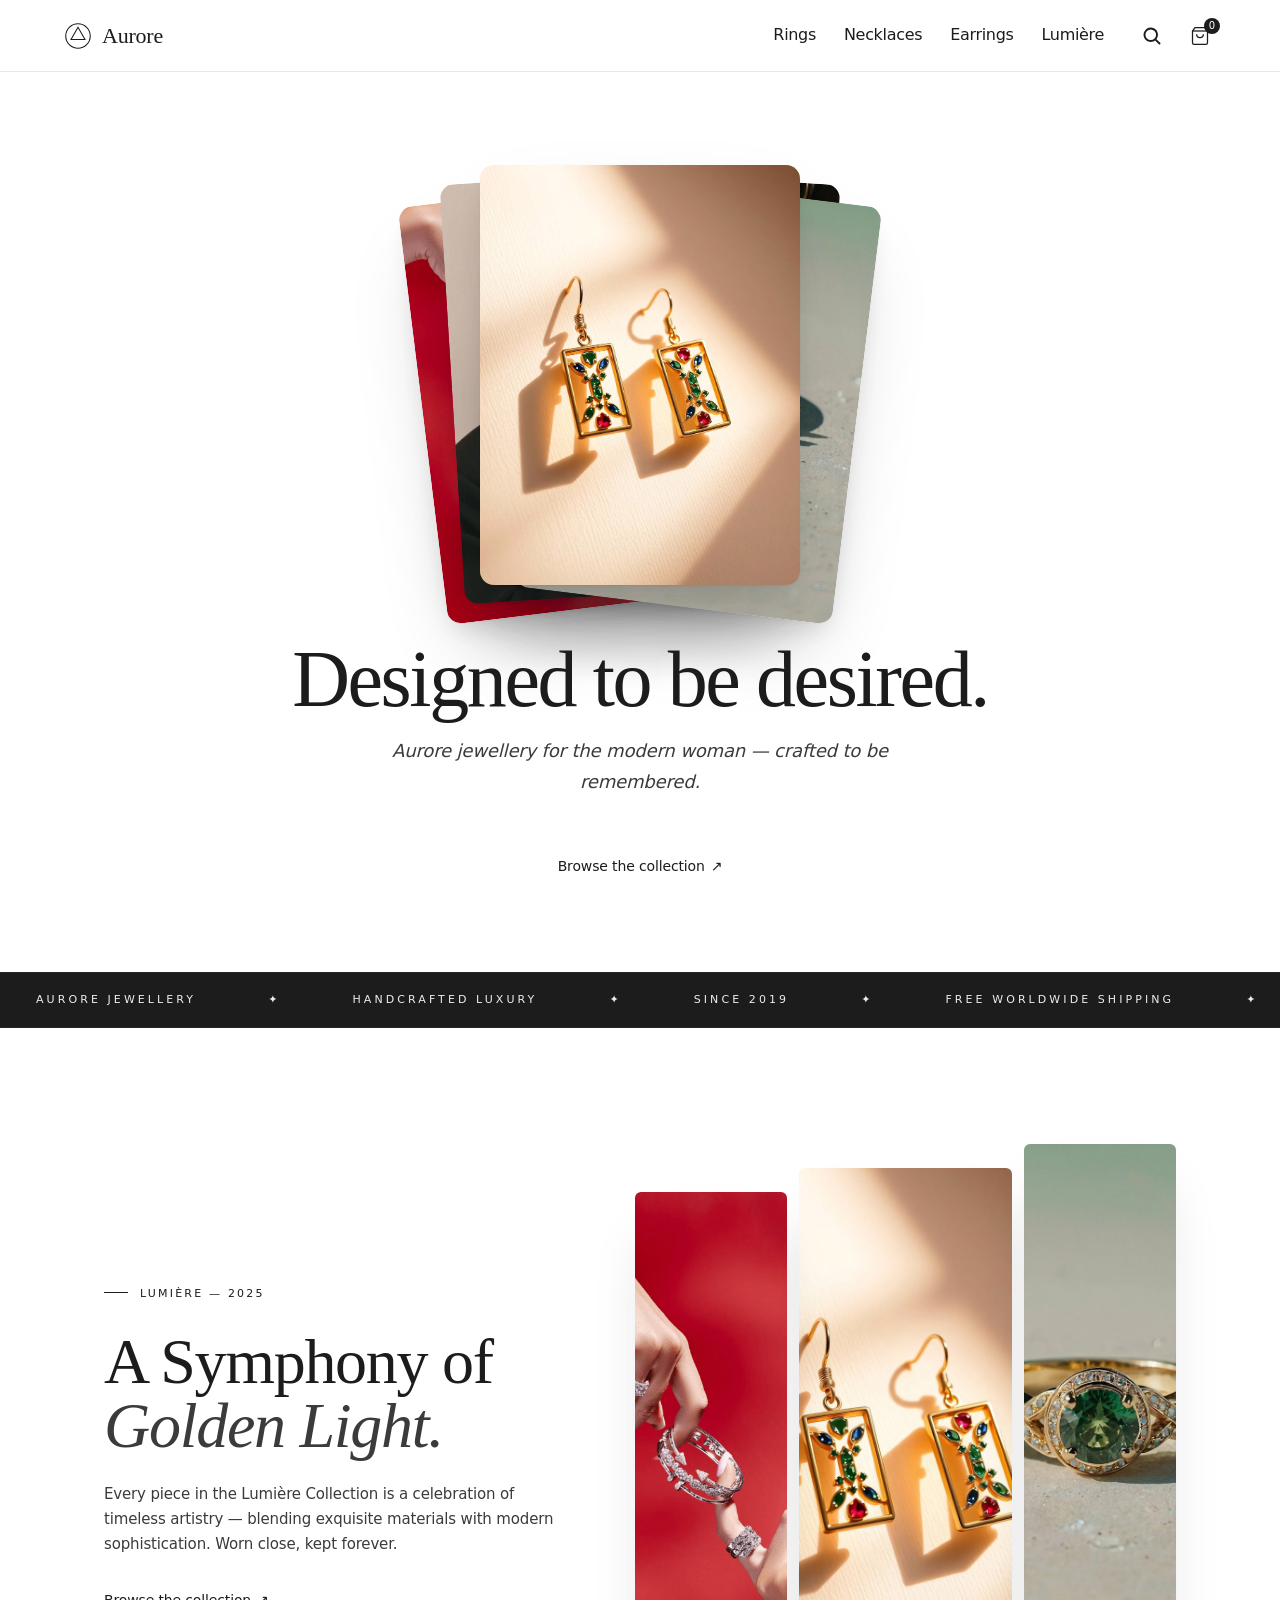
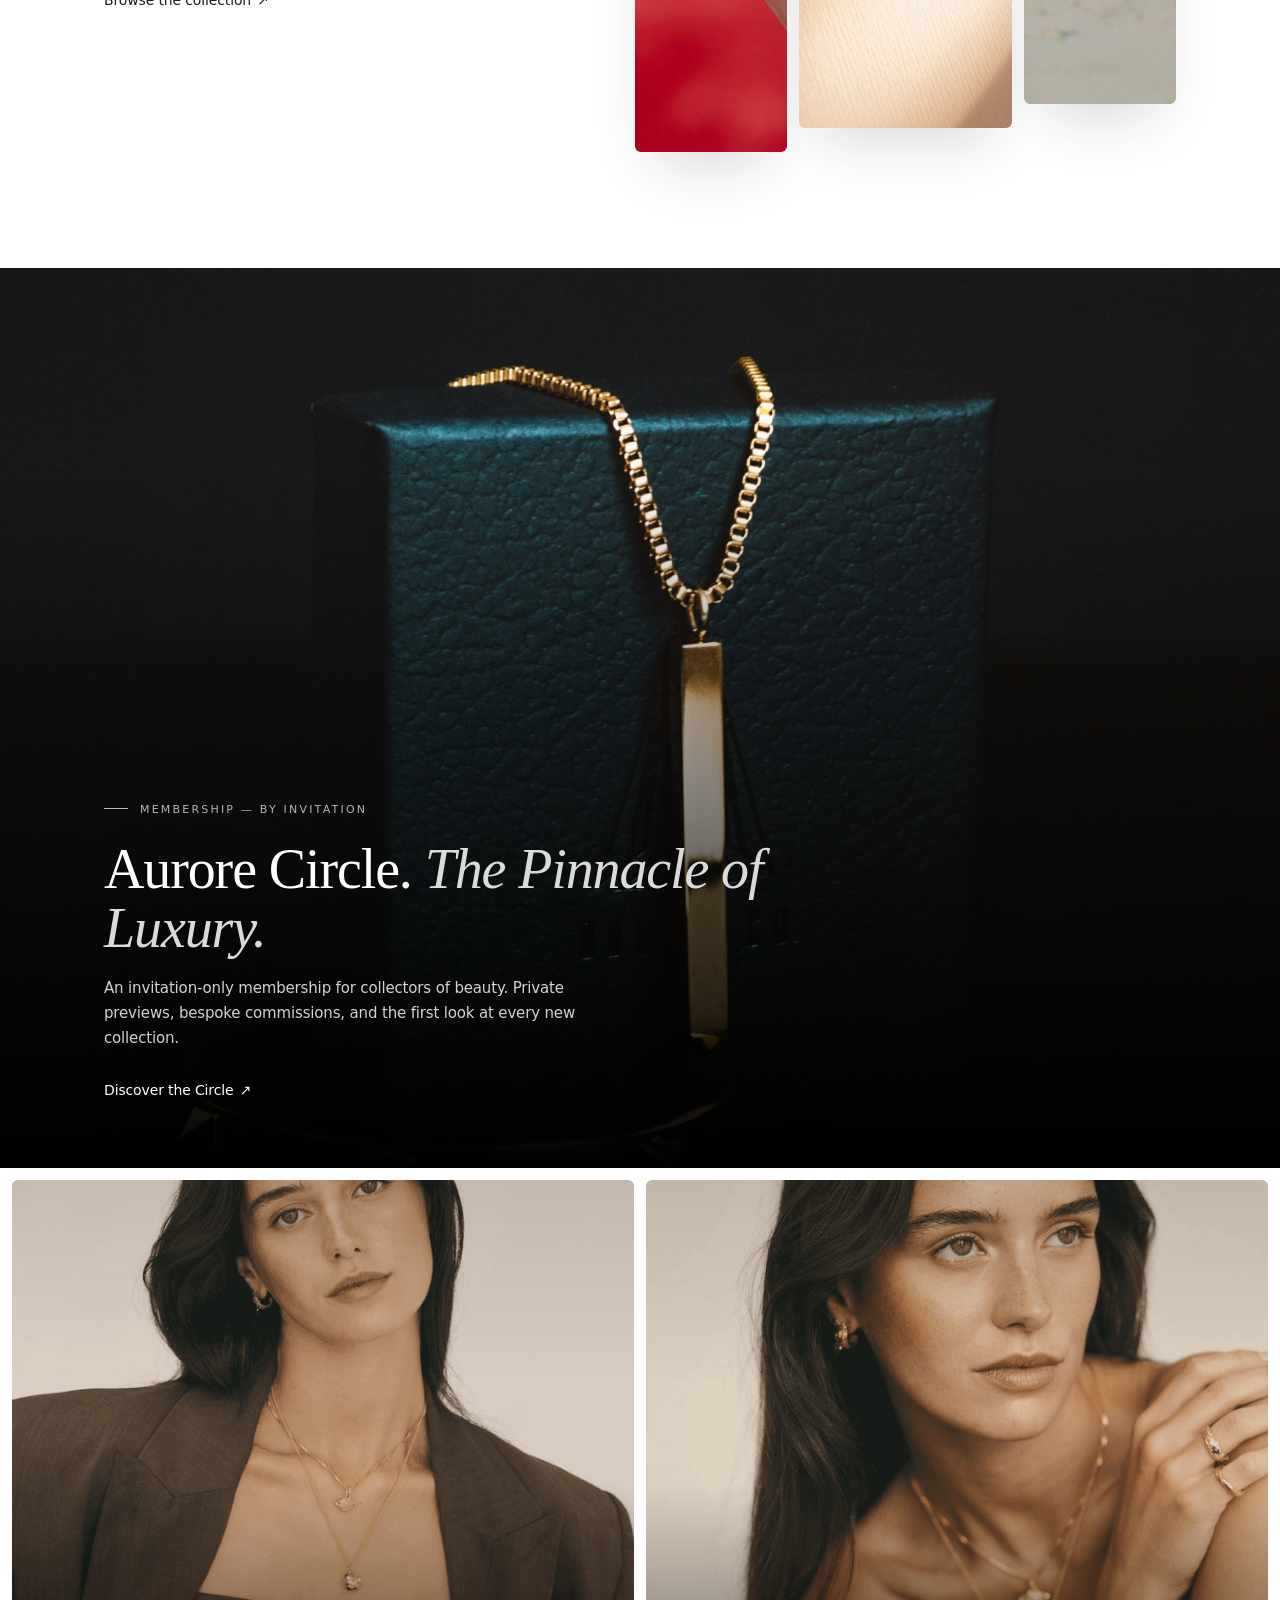
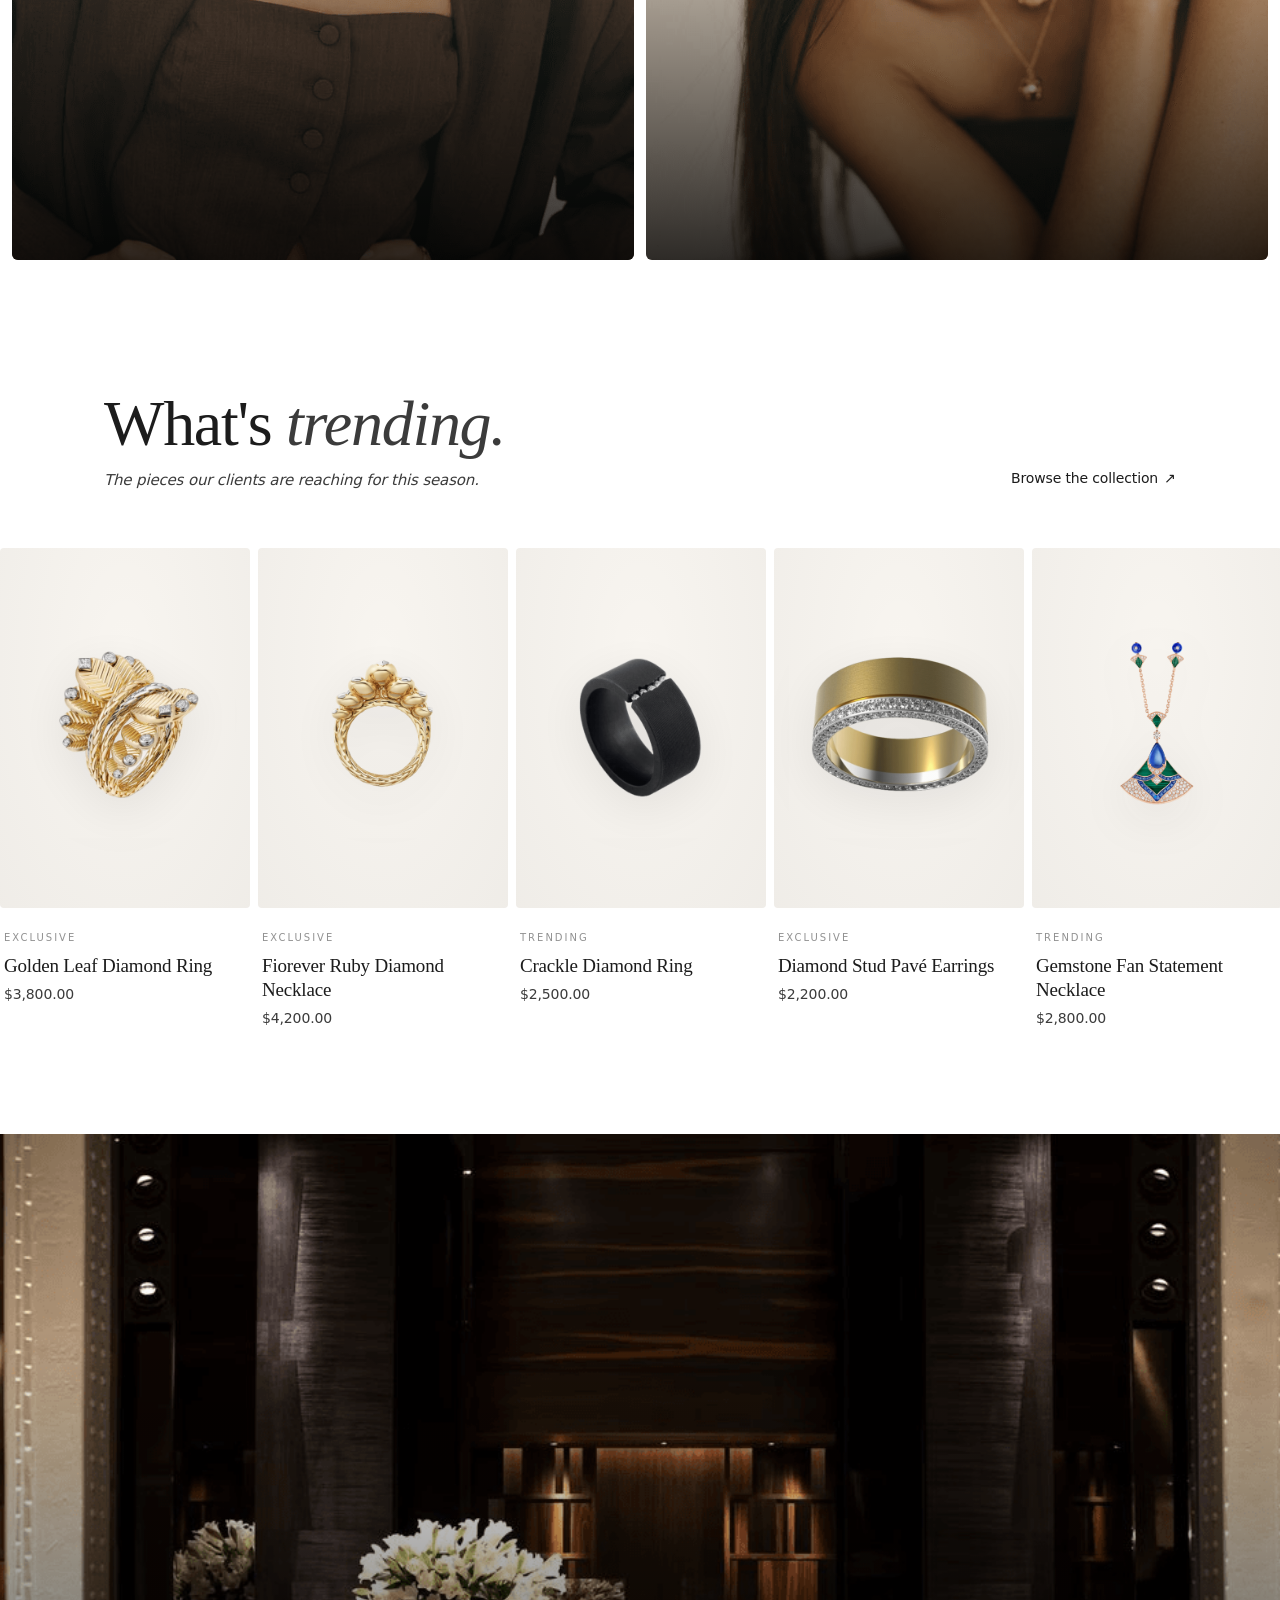
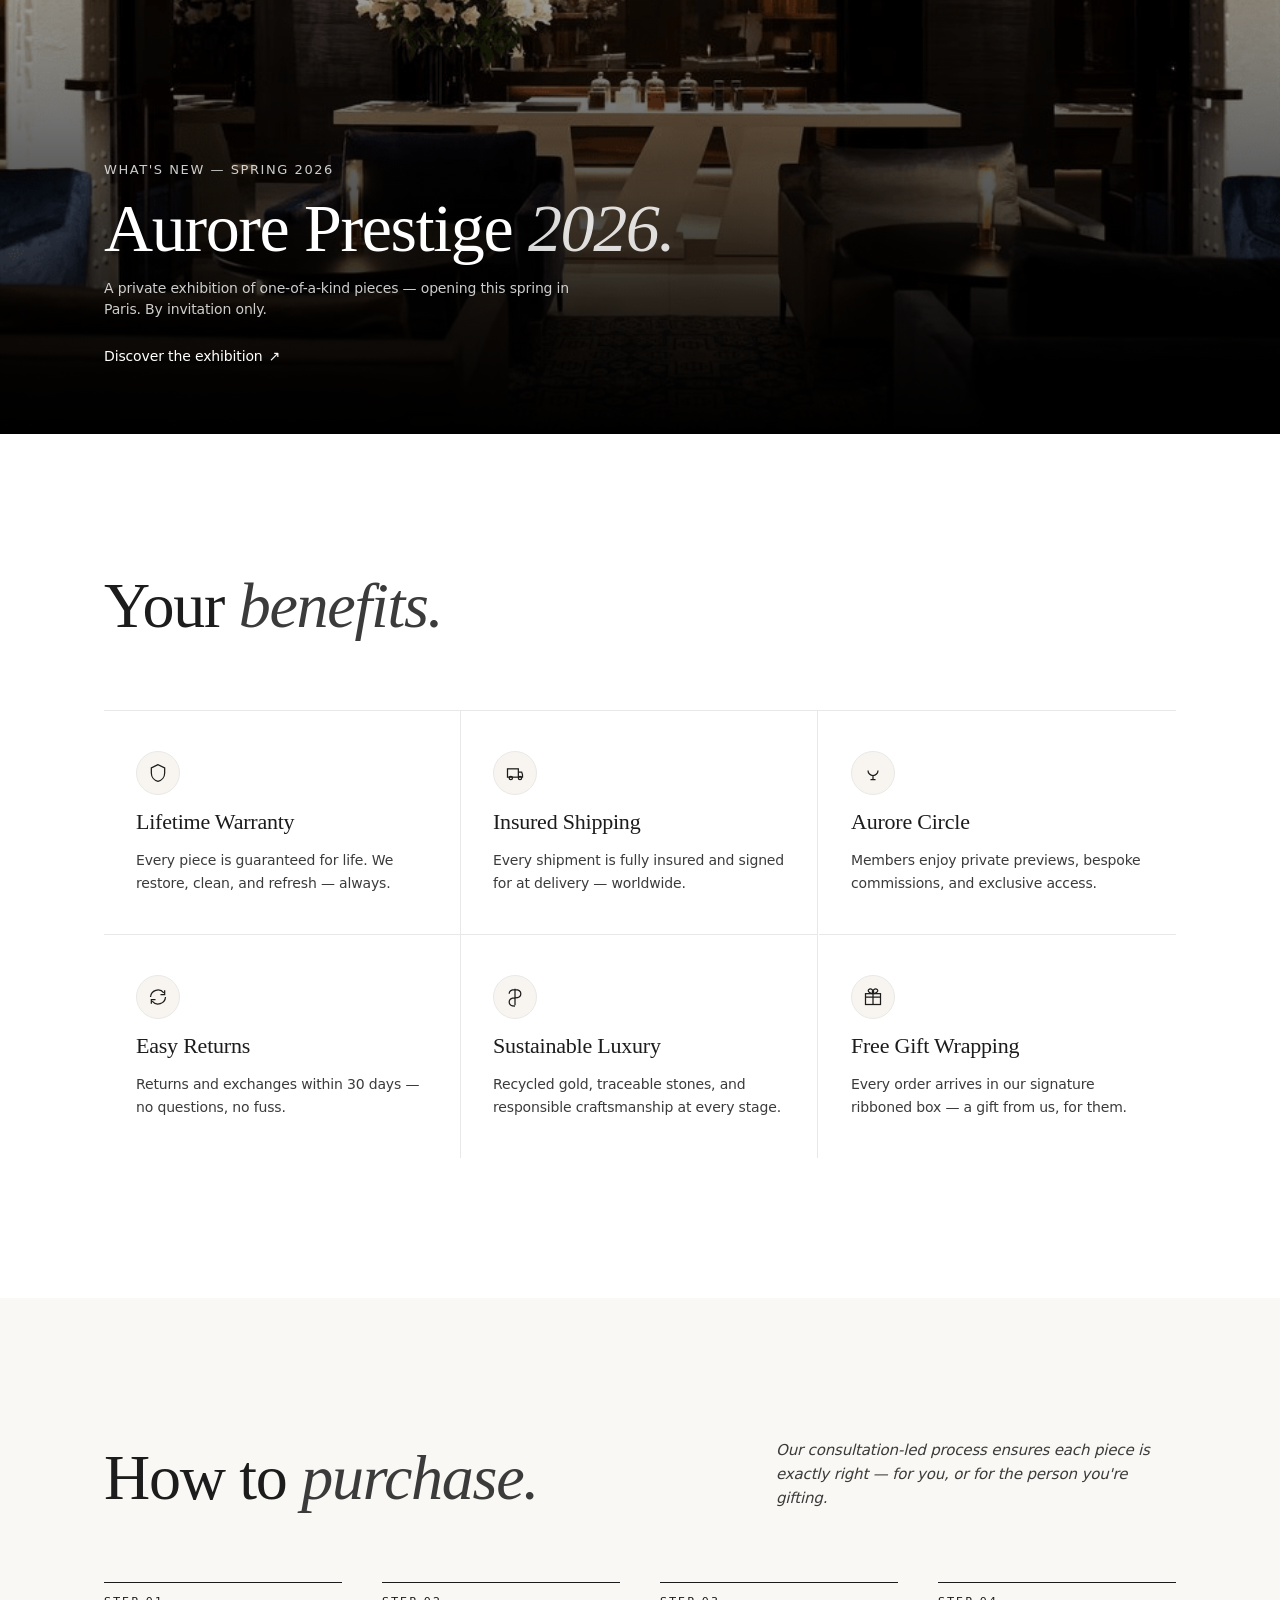
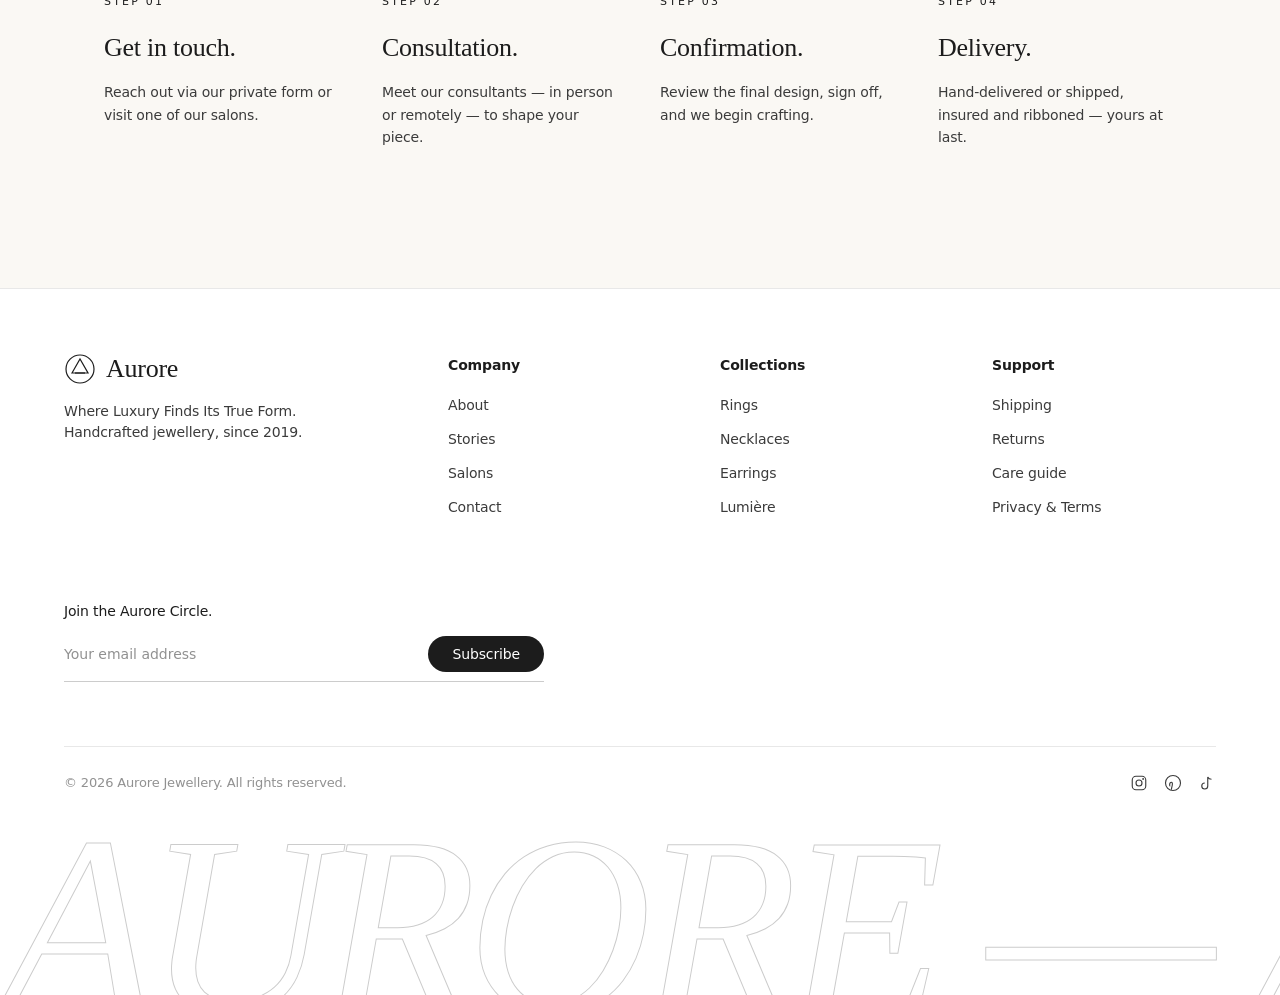
==== commit ef9f9692: "Update Lumière section images to product/model focused shots" ====
--- a/index.html
+++ b/index.html
@@ -133,8 +133,8 @@
           <a href="catalogue.html?filter=lumiere" class="link-underline" style="margin-top: 8px;">Browse the collection <span class="arrow">↗</span></a>
         </div>
         <div class="lumiere__images reveal from-right">
-          <img src="assets/images/elara/WyABa6qFtIkI5y3U7ektzji9gI.png" alt="Lumière piece 1" loading="lazy" />
-          <img src="assets/images/elara/H9LEytKC40e7x4Q7zv96uuUOUNg.png" alt="Lumière piece 2" loading="lazy" />
+          <img src="assets/images/elara/4z5AootUChh2XDNZW0NMzXO2LI.png" alt="Lumière model shot" loading="lazy" />
+          <img src="assets/images/elara/lq4LO5vXWl0yPqiK2jG5EV5I7A.jpg" alt="Lumière product close-up" loading="lazy" />
           <img src="assets/images/elara/DU9rtRev4xTnSDvCPbSSy0kfmtw.jpg" alt="Lumière piece 3" loading="lazy" />
         </div>
       </div>
